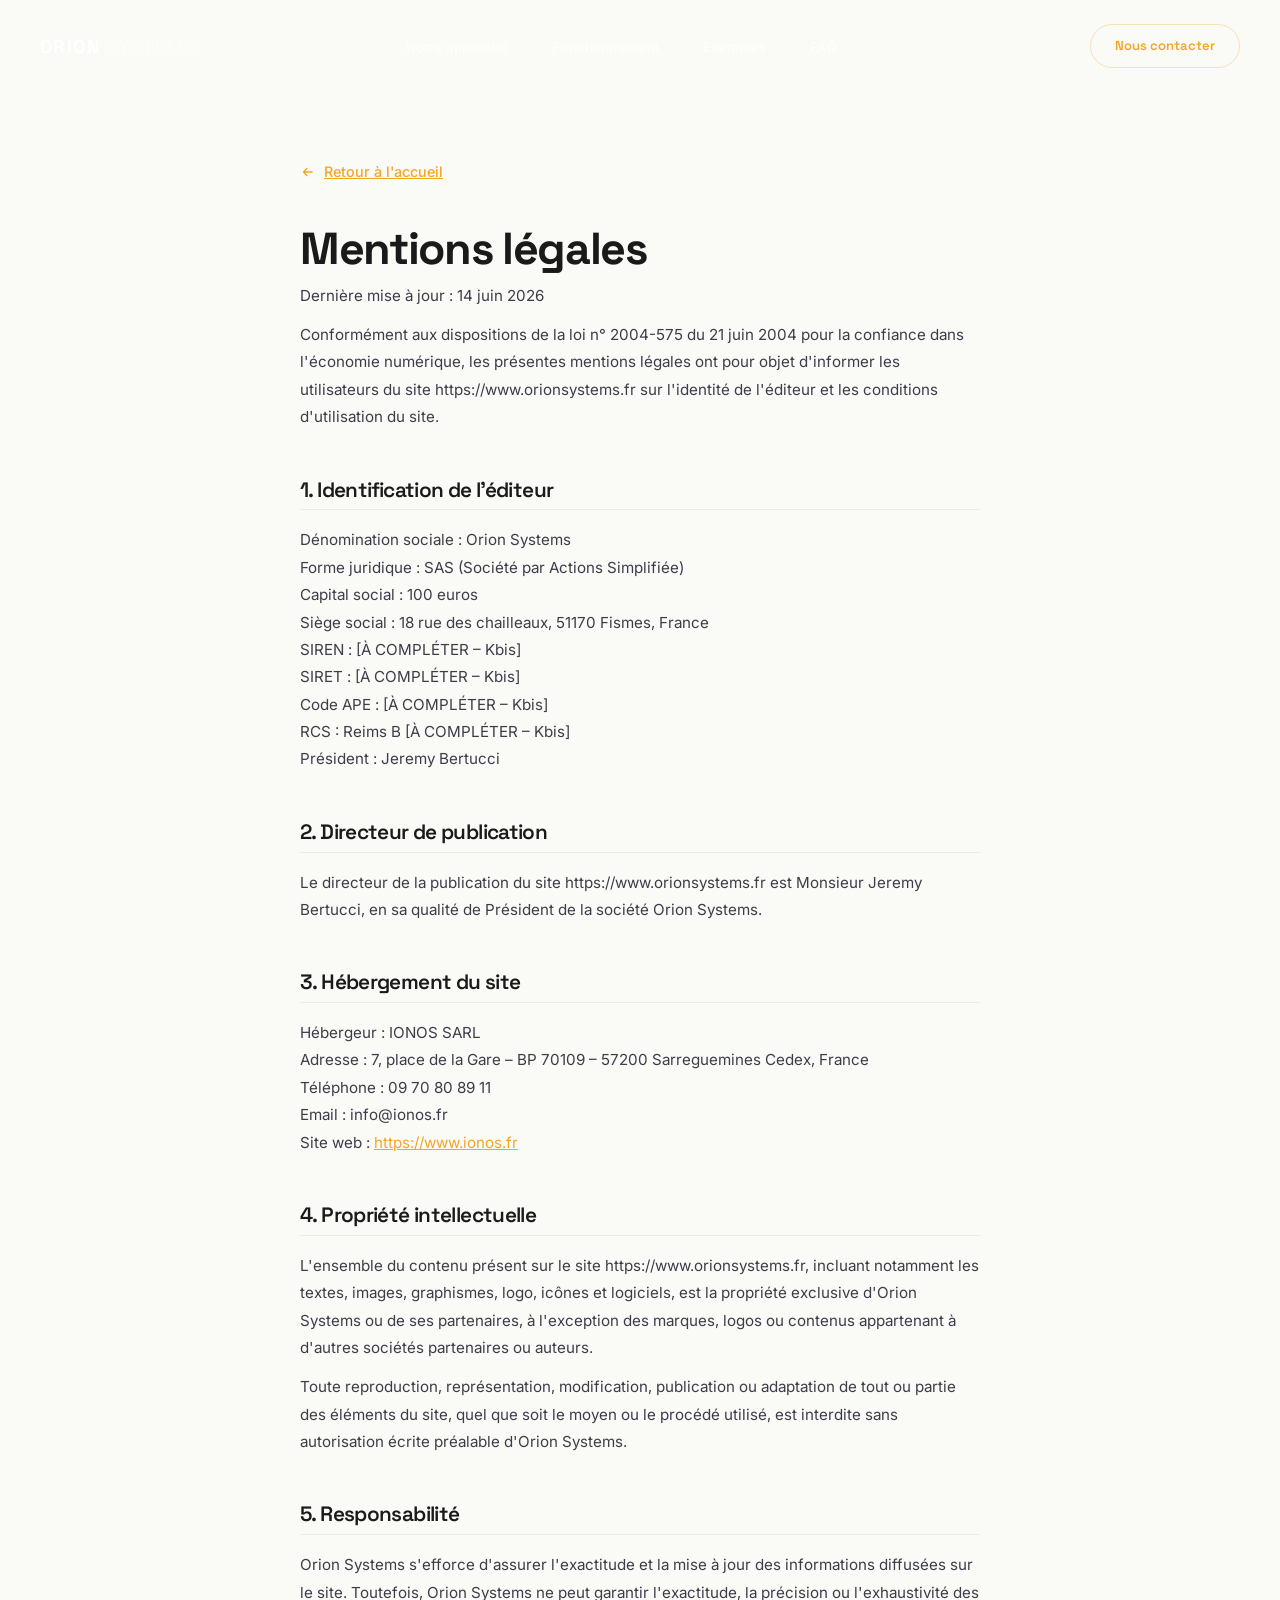
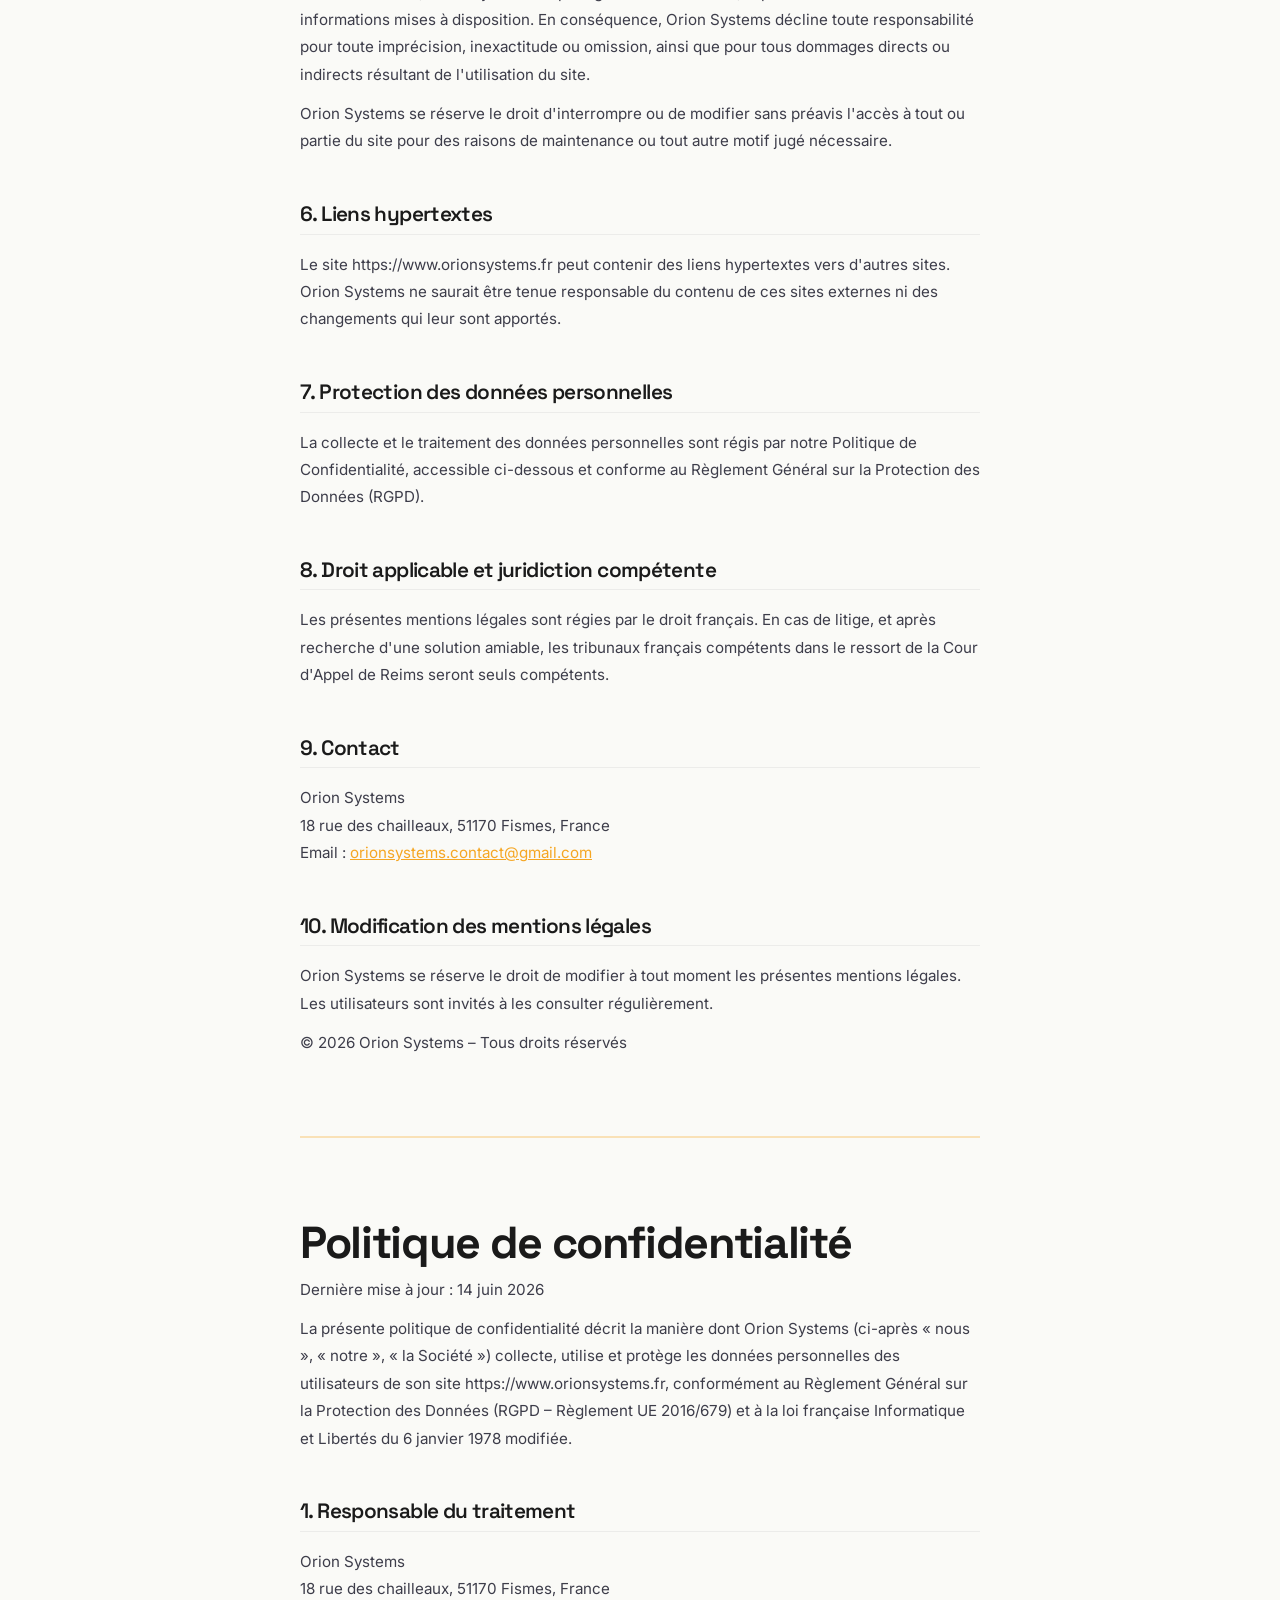
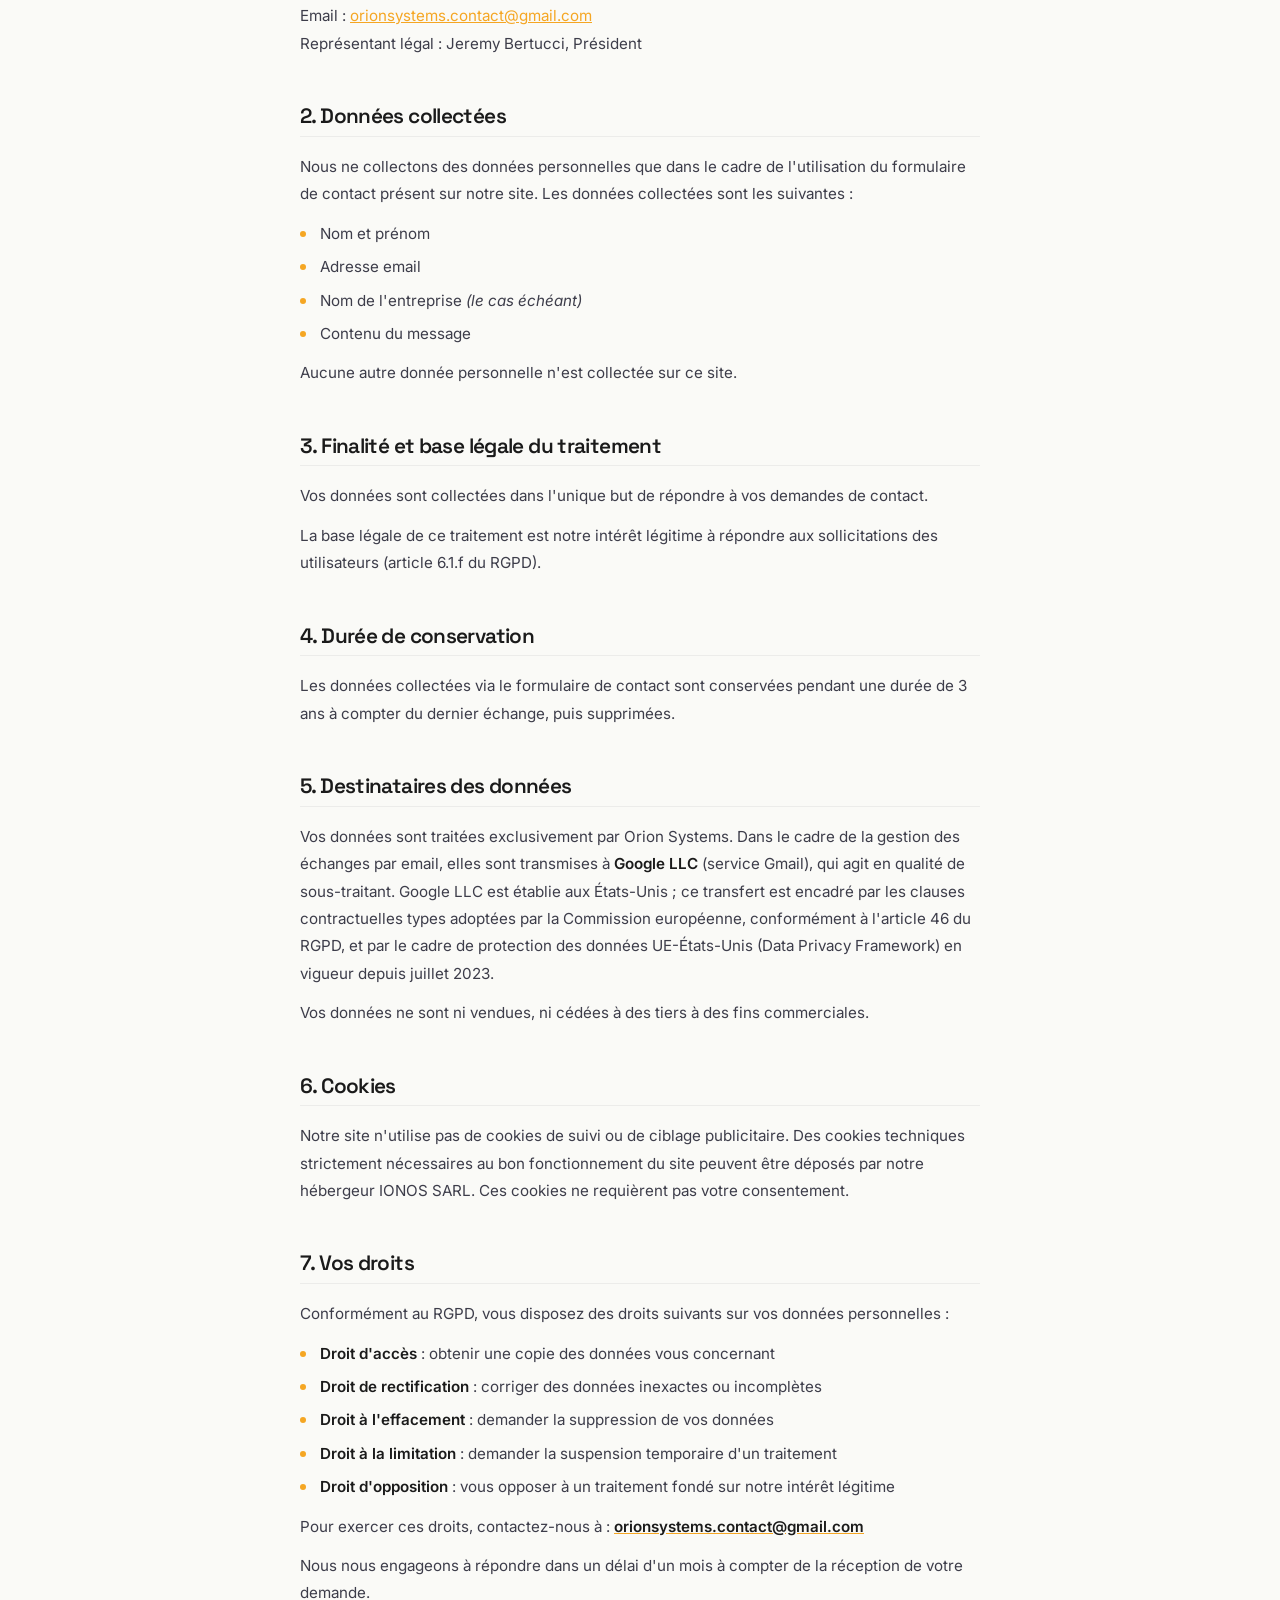
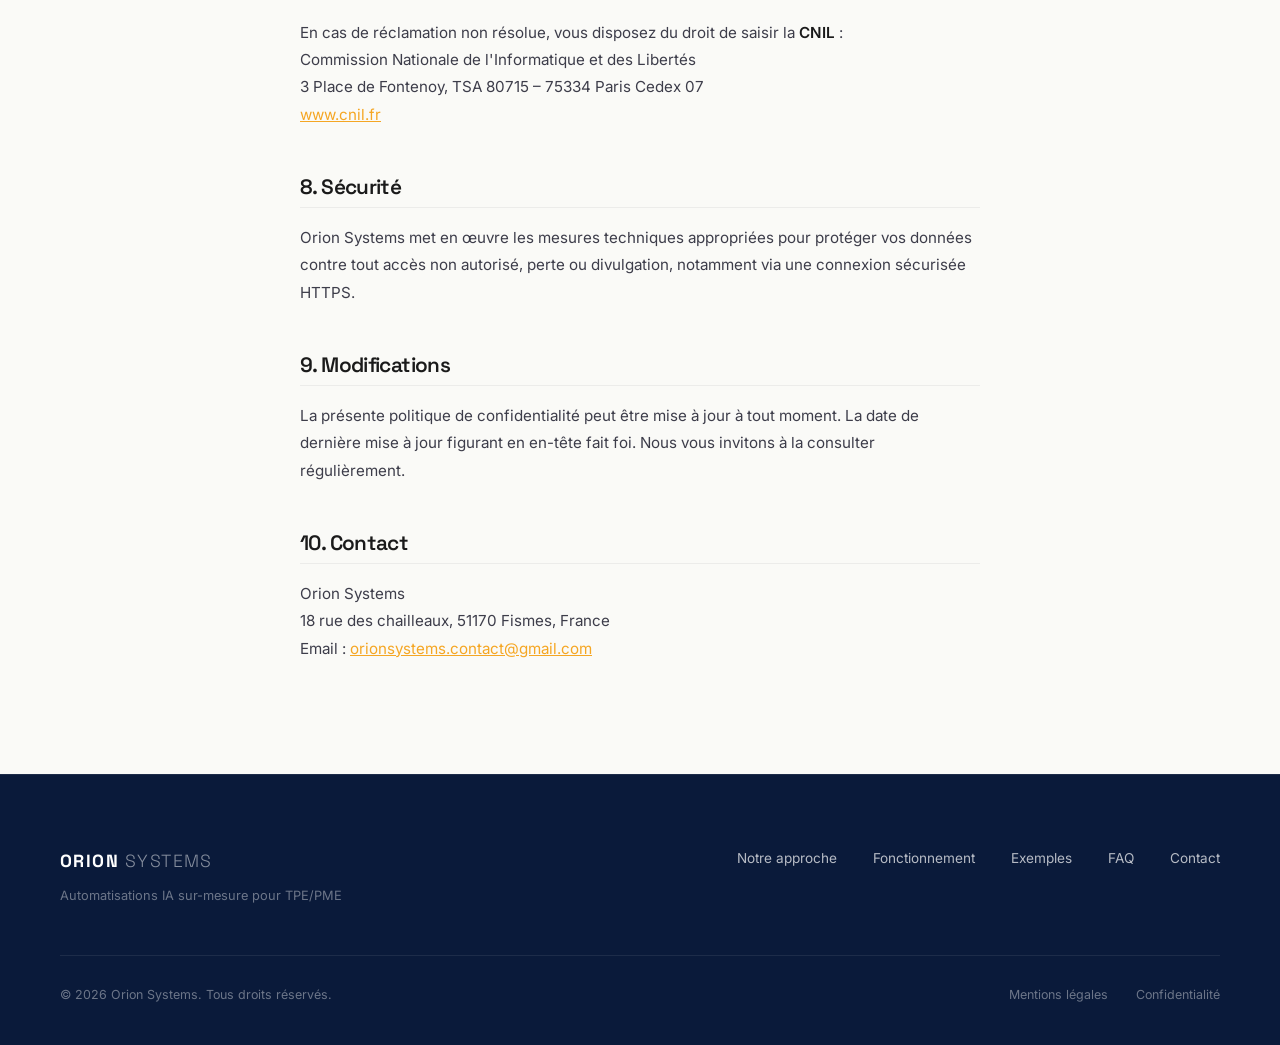
==== mentions-legales.html @ 128a8cb3 "Ajout page mentions légales et politique de confidentialité" ====
<!DOCTYPE html>
<html lang="fr">
<head>
    <meta charset="UTF-8">
    <meta name="viewport" content="width=device-width, initial-scale=1.0">
    <title>Mentions légales & Politique de confidentialité - Orion Systems</title>
    <meta name="description" content="Mentions légales et politique de confidentialité du site Orion Systems.">
    <link rel="icon" type="image/png" href="images/1060dfea-16ac-40fa-a84b-886052c9bbb0.png">
    <link rel="preconnect" href="https://fonts.googleapis.com">
    <link rel="preconnect" href="https://fonts.gstatic.com" crossorigin>
    <link href="https://fonts.googleapis.com/css2?family=Space+Grotesk:wght@300;400;500;600;700&family=Inter:wght@300;400;500;600&display=swap" rel="stylesheet">
    <link rel="stylesheet" href="styles.css">
</head>
<body>

    <header class="header" id="header">
        <nav class="nav">
            <a href="index.html#accueil" class="nav__brand">ORION<span>SYSTEMS</span></a>
            <button class="nav__toggle" id="nav-toggle" aria-label="Menu">
                <span></span>
                <span></span>
            </button>
            <ul class="nav__list" id="nav-list">
                <li><a href="index.html#approche" class="nav__link">Notre approche</a></li>
                <li><a href="index.html#comment" class="nav__link">Fonctionnement</a></li>
                <li><a href="index.html#exemples" class="nav__link">Exemples</a></li>
                <li><a href="index.html#faq" class="nav__link">FAQ</a></li>
            </ul>
            <a href="index.html#contact" class="nav__cta">Nous contacter</a>
        </nav>
    </header>

    <main>
        <section class="legal">
            <div class="container container--narrow">
                <a href="index.html" class="legal__back">
                    <svg width="16" height="16" viewBox="0 0 24 24" fill="none" stroke="currentColor" stroke-width="2"><path d="M19 12H5m0 0l6 6m-6-6l6-6"/></svg>
                    Retour à l'accueil
                </a>

                <h1 class="legal__title">Mentions légales</h1>
                <p class="legal__update">Dernière mise à jour : 14 juin 2026</p>
                <p class="legal__intro">Conformément aux dispositions de la loi n° 2004-575 du 21 juin 2004 pour la confiance dans l'économie numérique, les présentes mentions légales ont pour objet d'informer les utilisateurs du site https://www.orionsystems.fr sur l'identité de l'éditeur et les conditions d'utilisation du site.</p>

                <h2>1. Identification de l'éditeur</h2>
                <p class="legal__info">
                    Dénomination sociale : Orion Systems<br>
                    Forme juridique : SAS (Société par Actions Simplifiée)<br>
                    Capital social : 100 euros<br>
                    Siège social : 18 rue des chailleaux, 51170 Fismes, France<br>
                    SIREN : [À COMPLÉTER – Kbis]<br>
                    SIRET : [À COMPLÉTER – Kbis]<br>
                    Code APE : [À COMPLÉTER – Kbis]<br>
                    RCS : Reims B [À COMPLÉTER – Kbis]<br>
                    Président : Jeremy Bertucci
                </p>

                <h2>2. Directeur de publication</h2>
                <p>Le directeur de la publication du site https://www.orionsystems.fr est Monsieur Jeremy Bertucci, en sa qualité de Président de la société Orion Systems.</p>

                <h2>3. Hébergement du site</h2>
                <p class="legal__info">
                    Hébergeur : IONOS SARL<br>
                    Adresse : 7, place de la Gare – BP 70109 – 57200 Sarreguemines Cedex, France<br>
                    Téléphone : 09 70 80 89 11<br>
                    Email : info@ionos.fr<br>
                    Site web : <a href="https://www.ionos.fr" target="_blank" rel="noopener">https://www.ionos.fr</a>
                </p>

                <h2>4. Propriété intellectuelle</h2>
                <p>L'ensemble du contenu présent sur le site https://www.orionsystems.fr, incluant notamment les textes, images, graphismes, logo, icônes et logiciels, est la propriété exclusive d'Orion Systems ou de ses partenaires, à l'exception des marques, logos ou contenus appartenant à d'autres sociétés partenaires ou auteurs.</p>
                <p>Toute reproduction, représentation, modification, publication ou adaptation de tout ou partie des éléments du site, quel que soit le moyen ou le procédé utilisé, est interdite sans autorisation écrite préalable d'Orion Systems.</p>

                <h2>5. Responsabilité</h2>
                <p>Orion Systems s'efforce d'assurer l'exactitude et la mise à jour des informations diffusées sur le site. Toutefois, Orion Systems ne peut garantir l'exactitude, la précision ou l'exhaustivité des informations mises à disposition. En conséquence, Orion Systems décline toute responsabilité pour toute imprécision, inexactitude ou omission, ainsi que pour tous dommages directs ou indirects résultant de l'utilisation du site.</p>
                <p>Orion Systems se réserve le droit d'interrompre ou de modifier sans préavis l'accès à tout ou partie du site pour des raisons de maintenance ou tout autre motif jugé nécessaire.</p>

                <h2>6. Liens hypertextes</h2>
                <p>Le site https://www.orionsystems.fr peut contenir des liens hypertextes vers d'autres sites. Orion Systems ne saurait être tenue responsable du contenu de ces sites externes ni des changements qui leur sont apportés.</p>

                <h2>7. Protection des données personnelles</h2>
                <p>La collecte et le traitement des données personnelles sont régis par notre Politique de Confidentialité, accessible ci-dessous et conforme au Règlement Général sur la Protection des Données (RGPD).</p>

                <h2>8. Droit applicable et juridiction compétente</h2>
                <p>Les présentes mentions légales sont régies par le droit français. En cas de litige, et après recherche d'une solution amiable, les tribunaux français compétents dans le ressort de la Cour d'Appel de Reims seront seuls compétents.</p>

                <h2>9. Contact</h2>
                <p class="legal__info">
                    Orion Systems<br>
                    18 rue des chailleaux, 51170 Fismes, France<br>
                    Email : <a href="mailto:orionsystems.contact@gmail.com">orionsystems.contact@gmail.com</a>
                </p>

                <h2>10. Modification des mentions légales</h2>
                <p>Orion Systems se réserve le droit de modifier à tout moment les présentes mentions légales. Les utilisateurs sont invités à les consulter régulièrement.</p>
                <p>&copy; 2026 Orion Systems – Tous droits réservés</p>

                <hr>

                <h1 class="legal__title" id="confidentialite">Politique de confidentialité</h1>
                <p class="legal__update">Dernière mise à jour : 14 juin 2026</p>
                <p class="legal__intro">La présente politique de confidentialité décrit la manière dont Orion Systems (ci-après « nous », « notre », « la Société ») collecte, utilise et protège les données personnelles des utilisateurs de son site https://www.orionsystems.fr, conformément au Règlement Général sur la Protection des Données (RGPD – Règlement UE 2016/679) et à la loi française Informatique et Libertés du 6 janvier 1978 modifiée.</p>

                <h2>1. Responsable du traitement</h2>
                <p class="legal__info">
                    Orion Systems<br>
                    18 rue des chailleaux, 51170 Fismes, France<br>
                    Email : <a href="mailto:orionsystems.contact@gmail.com">orionsystems.contact@gmail.com</a><br>
                    Représentant légal : Jeremy Bertucci, Président
                </p>

                <h2>2. Données collectées</h2>
                <p>Nous ne collectons des données personnelles que dans le cadre de l'utilisation du formulaire de contact présent sur notre site. Les données collectées sont les suivantes :</p>
                <ul>
                    <li>Nom et prénom</li>
                    <li>Adresse email</li>
                    <li>Nom de l'entreprise <em>(le cas échéant)</em></li>
                    <li>Contenu du message</li>
                </ul>
                <p>Aucune autre donnée personnelle n'est collectée sur ce site.</p>

                <h2>3. Finalité et base légale du traitement</h2>
                <p>Vos données sont collectées dans l'unique but de répondre à vos demandes de contact.</p>
                <p>La base légale de ce traitement est notre intérêt légitime à répondre aux sollicitations des utilisateurs (article 6.1.f du RGPD).</p>

                <h2>4. Durée de conservation</h2>
                <p>Les données collectées via le formulaire de contact sont conservées pendant une durée de 3 ans à compter du dernier échange, puis supprimées.</p>

                <h2>5. Destinataires des données</h2>
                <p>Vos données sont traitées exclusivement par Orion Systems. Dans le cadre de la gestion des échanges par email, elles sont transmises à <strong>Google LLC</strong> (service Gmail), qui agit en qualité de sous-traitant. Google LLC est établie aux États-Unis ; ce transfert est encadré par les clauses contractuelles types adoptées par la Commission européenne, conformément à l'article 46 du RGPD, et par le cadre de protection des données UE-États-Unis (Data Privacy Framework) en vigueur depuis juillet 2023.</p>
                <p>Vos données ne sont ni vendues, ni cédées à des tiers à des fins commerciales.</p>

                <h2>6. Cookies</h2>
                <p>Notre site n'utilise pas de cookies de suivi ou de ciblage publicitaire. Des cookies techniques strictement nécessaires au bon fonctionnement du site peuvent être déposés par notre hébergeur IONOS SARL. Ces cookies ne requièrent pas votre consentement.</p>

                <h2>7. Vos droits</h2>
                <p>Conformément au RGPD, vous disposez des droits suivants sur vos données personnelles :</p>
                <ul>
                    <li><strong>Droit d'accès</strong> : obtenir une copie des données vous concernant</li>
                    <li><strong>Droit de rectification</strong> : corriger des données inexactes ou incomplètes</li>
                    <li><strong>Droit à l'effacement</strong> : demander la suppression de vos données</li>
                    <li><strong>Droit à la limitation</strong> : demander la suspension temporaire d'un traitement</li>
                    <li><strong>Droit d'opposition</strong> : vous opposer à un traitement fondé sur notre intérêt légitime</li>
                </ul>
                <p>Pour exercer ces droits, contactez-nous à : <a href="mailto:orionsystems.contact@gmail.com"><strong>orionsystems.contact@gmail.com</strong></a></p>
                <p>Nous nous engageons à répondre dans un délai d'un mois à compter de la réception de votre demande.</p>
                <p>En cas de réclamation non résolue, vous disposez du droit de saisir la <strong>CNIL</strong> :<br>
                Commission Nationale de l'Informatique et des Libertés<br>
                3 Place de Fontenoy, TSA 80715 – 75334 Paris Cedex 07<br>
                <a href="https://www.cnil.fr" target="_blank" rel="noopener">www.cnil.fr</a></p>

                <h2>8. Sécurité</h2>
                <p>Orion Systems met en œuvre les mesures techniques appropriées pour protéger vos données contre tout accès non autorisé, perte ou divulgation, notamment via une connexion sécurisée HTTPS.</p>

                <h2>9. Modifications</h2>
                <p>La présente politique de confidentialité peut être mise à jour à tout moment. La date de dernière mise à jour figurant en en-tête fait foi. Nous vous invitons à la consulter régulièrement.</p>

                <h2>10. Contact</h2>
                <p class="legal__info">
                    Orion Systems<br>
                    18 rue des chailleaux, 51170 Fismes, France<br>
                    Email : <a href="mailto:orionsystems.contact@gmail.com">orionsystems.contact@gmail.com</a>
                </p>
            </div>
        </section>
    </main>

    <footer class="footer">
        <div class="container">
            <div class="footer__top">
                <div class="footer__brand">
                    <a href="index.html#accueil" class="footer__name">ORION<span>SYSTEMS</span></a>
                    <p class="footer__tagline">Automatisations IA sur-mesure pour TPE/PME</p>
                </div>
                <div class="footer__nav">
                    <a href="index.html#approche">Notre approche</a>
                    <a href="index.html#comment">Fonctionnement</a>
                    <a href="index.html#exemples">Exemples</a>
                    <a href="index.html#faq">FAQ</a>
                    <a href="index.html#contact">Contact</a>
                </div>
            </div>
            <div class="footer__bottom">
                <p>&copy; 2026 Orion Systems. Tous droits réservés.</p>
                <div class="footer__legal">
                    <a href="mentions-legales.html">Mentions légales</a>
                    <a href="mentions-legales.html#confidentialite">Confidentialité</a>
                </div>
            </div>
        </div>
    </footer>

    <script src="script.js"></script>
</body>
</html>
---- styles.css ----
*, *::before, *::after { margin: 0; padding: 0; box-sizing: border-box; }

:root {
    --cream: #FAFAF7;
    --navy: #0A1A3A;
    --navy-light: #0f2248;
    --gold: #F5A623;
    --gold-light: #FBBF24;
    --gold-glow: rgba(245, 166, 35, 0.12);
    --gold-glow-strong: rgba(245, 166, 35, 0.25);
    --text-dark: #1A1A1A;
    --text-body: #3d3d4a;
    --text-muted: #6B7280;
    --white: #FFFFFF;
    --white-70: rgba(255,255,255,0.7);
    --white-40: rgba(255,255,255,0.4);
    --white-10: rgba(255,255,255,0.1);
    --white-05: rgba(255,255,255,0.05);
    --border-light: rgba(26,26,26,0.06);
    --border-dark: rgba(255,255,255,0.08);
    --font-heading: 'Space Grotesk', sans-serif;
    --font-body: 'Inter', sans-serif;
    --radius: 12px;
    --radius-lg: 20px;
    --radius-xl: 28px;
    --radius-full: 100px;
    --ease: cubic-bezier(0.16, 1, 0.3, 1);
    --ease-out: cubic-bezier(0, 0, 0.2, 1);
}

html { scroll-behavior: smooth; scroll-padding-top: 100px; }

body {
    font-family: var(--font-body);
    font-size: 16px;
    line-height: 1.7;
    color: var(--text-dark);
    background: var(--cream);
    -webkit-font-smoothing: antialiased;
    overflow-x: hidden;
}

img { max-width: 100%; height: auto; display: block; }
a { text-decoration: none; color: inherit; }
button { font-family: inherit; }

.container { max-width: 1240px; margin: 0 auto; padding: 0 40px; }
.container--narrow { max-width: 760px; }


/* --- Typography --- */
h1, h2, h3 { font-family: var(--font-heading); line-height: 1.1; letter-spacing: -0.03em; }

.section__label {
    display: inline-block;
    font-size: 0.75rem;
    font-weight: 600;
    text-transform: uppercase;
    letter-spacing: 0.2em;
    color: var(--gold);
    margin-bottom: 20px;
}

.section__title {
    font-size: clamp(2.2rem, 5vw, 3.8rem);
    font-weight: 700;
    color: var(--text-dark);
}

.section--dark .section__title { color: var(--white); }

.text-accent {
    background: linear-gradient(135deg, var(--gold), var(--gold-light));
    -webkit-background-clip: text;
    -webkit-text-fill-color: transparent;
    background-clip: text;
}

.lead {
    font-size: 1.2rem;
    font-weight: 500;
    color: var(--text-dark);
    margin-bottom: 16px;
    line-height: 1.6;
}

/* --- Buttons --- */
.btn {
    display: inline-flex;
    align-items: center;
    justify-content: center;
    gap: 10px;
    padding: 18px 36px;
    font-family: var(--font-heading);
    font-size: 0.9rem;
    font-weight: 600;
    border-radius: var(--radius-full);
    border: none;
    cursor: pointer;
    transition: all 0.5s var(--ease);
    white-space: nowrap;
    position: relative;
    overflow: hidden;
}

.btn--primary {
    background: linear-gradient(135deg, var(--gold), var(--gold-light));
    color: var(--navy);
    box-shadow: 0 4px 30px var(--gold-glow), inset 0 1px 0 rgba(255,255,255,0.2);
}

.btn--primary::before {
    content: '';
    position: absolute;
    inset: 0;
    background: linear-gradient(135deg, var(--gold-light), var(--gold));
    opacity: 0;
    transition: opacity 0.4s;
}

.btn--primary:hover::before { opacity: 1; }
.btn--primary:hover { transform: translateY(-3px); box-shadow: 0 12px 50px var(--gold-glow-strong); }
.btn--primary span, .btn--primary svg { position: relative; z-index: 1; }

.btn--ghost {
    background: transparent;
    color: var(--white-70);
    border: 1px solid var(--white-10);
    backdrop-filter: blur(4px);
}

.btn--ghost:hover { border-color: var(--gold); color: var(--white); }
.btn--lg { padding: 22px 48px; font-size: 1rem; }

/* --- Header --- */
.header {
    position: fixed;
    top: 0; left: 0; right: 0;
    z-index: 1000;
    padding: 24px 40px;
    transition: all 0.5s var(--ease);
}

.header--scrolled {
    padding: 14px 40px;
    background: rgba(10, 26, 58, 0.88);
    backdrop-filter: blur(24px) saturate(180%);
    -webkit-backdrop-filter: blur(24px) saturate(180%);
    border-bottom: 1px solid var(--border-dark);
}

.nav {
    max-width: 1240px;
    margin: 0 auto;
    display: flex;
    align-items: center;
    justify-content: space-between;
}

.nav__brand {
    font-family: var(--font-heading);
    font-size: 1.15rem;
    font-weight: 700;
    letter-spacing: 0.08em;
    color: var(--white);
}

.nav__brand span { font-weight: 300; opacity: 0.5; margin-left: 6px; }

.nav__list { display: flex; list-style: none; gap: 44px; }

.nav__link {
    font-size: 0.82rem;
    font-weight: 500;
    color: var(--white-70);
    transition: color 0.3s;
    letter-spacing: 0.02em;
}

.nav__link:hover { color: var(--white); }

.nav__cta {
    font-family: var(--font-heading);
    font-size: 0.82rem;
    font-weight: 600;
    color: var(--gold);
    padding: 10px 24px;
    border: 1px solid rgba(245,166,35,0.3);
    border-radius: var(--radius-full);
    transition: all 0.4s var(--ease);
}

.nav__cta:hover { background: var(--gold-glow); border-color: var(--gold); }

.nav__toggle {
    display: none;
    flex-direction: column;
    gap: 6px;
    background: none;
    border: none;
    cursor: pointer;
    padding: 8px;
}

.nav__cta--mobile { display: none; }

.nav__toggle span {
    display: block; width: 24px; height: 1.5px;
    background: var(--white); border-radius: 2px;
    transition: all 0.3s var(--ease);
}

/* --- Hero --- */
.hero {
    min-height: 100vh;
    display: flex;
    align-items: center;
    justify-content: center;
    text-align: center;
    padding: 160px 40px 120px;
    position: relative;
    overflow: hidden;
    background: var(--navy);
}

.hero__bg { position: absolute; inset: 0; pointer-events: none; overflow: hidden; }

.hero__video {
    position: absolute;
    top: 50%;
    left: 50%;
    min-width: 100%;
    min-height: 100%;
    width: auto;
    height: auto;
    transform: translate(-50%, -50%);
    object-fit: cover;
    opacity: 0.3;
}

.hero__orb {
    position: absolute;
    border-radius: 50%;
    filter: blur(100px);
}

.hero__orb--1 {
    width: 600px; height: 600px;
    background: rgba(245, 166, 35, 0.08);
    top: -200px; right: -150px;
    animation: float 22s ease-in-out infinite;
}

.hero__orb--2 {
    width: 500px; height: 500px;
    background: rgba(251, 191, 36, 0.05);
    bottom: -200px; left: -150px;
    animation: float 28s ease-in-out infinite reverse;
}

.hero__orb--3 {
    width: 350px; height: 350px;
    background: rgba(245, 166, 35, 0.04);
    top: 40%; left: 20%;
    animation: pulse 18s ease-in-out infinite;
}

.hero__particles {
    position: absolute;
    inset: 0;
}

@keyframes float {
    0%, 100% { transform: translate(0, 0) rotate(0deg); }
    33% { transform: translate(40px, -40px) rotate(1deg); }
    66% { transform: translate(-30px, 30px) rotate(-1deg); }
}

@keyframes pulse {
    0%, 100% { opacity: 0.4; transform: scale(1); }
    50% { opacity: 0.6; transform: scale(1.15); }
}

.hero__content { position: relative; z-index: 1; max-width: 860px; }

.hero__title {
    font-size: clamp(2.8rem, 7vw, 5rem);
    font-weight: 700;
    margin-bottom: 28px;
    color: var(--white);
}

.hero__title-line {
    display: block;
}

.hero__title-accent {
    background: linear-gradient(135deg, var(--gold), var(--gold-light));
    -webkit-background-clip: text;
    -webkit-text-fill-color: transparent;
    background-clip: text;
}

.hero__text {
    font-size: 1.15rem;
    color: var(--white-70);
    max-width: 580px;
    margin: 0 auto 44px;
    line-height: 1.85;
}

.hero__actions {
    display: flex;
    align-items: center;
    justify-content: center;
    gap: 16px;
    flex-wrap: wrap;
    margin-bottom: 72px;
}

.hero__stats {
    display: inline-flex;
    gap: 48px;
    padding: 28px 48px;
    background: rgba(255,255,255,0.03);
    border: 1px solid var(--border-dark);
    border-radius: var(--radius-xl);
    backdrop-filter: blur(12px);
}

.hero__stat { text-align: center; }

.hero__stat-number {
    font-family: var(--font-heading);
    font-size: 2rem;
    font-weight: 700;
    color: var(--gold);
}

.hero__stat-suffix {
    font-family: var(--font-heading);
    font-size: 1rem;
    font-weight: 600;
    color: var(--gold);
}

.hero__stat-label {
    display: block;
    font-size: 0.7rem;
    color: var(--white-40);
    text-transform: uppercase;
    letter-spacing: 0.1em;
    margin-top: 4px;
}


/* --- Marquee --- */
.marquee {
    background: var(--navy);
    border-top: 1px solid var(--border-dark);
    border-bottom: 1px solid var(--border-dark);
    padding: 20px 0;
    overflow: hidden;
}

.marquee__track {
    display: flex;
    align-items: center;
    white-space: nowrap;
    animation: marquee 30s linear infinite;
    width: max-content;
    will-change: transform;
}

.marquee__group {
    display: flex;
    align-items: center;
    gap: 40px;
    flex: 0 0 auto;
    padding-right: 40px;
}

.marquee__group span {
    font-family: var(--font-heading);
    font-size: 0.85rem;
    font-weight: 500;
    color: var(--white-40);
    letter-spacing: 0.05em;
    text-transform: uppercase;
}

.marquee__dot {
    width: 4px; height: 4px;
    background: var(--gold);
    border-radius: 50%;
    display: inline-block;
}

@keyframes marquee {
    0% { transform: translateX(0); }
    100% { transform: translateX(-25%); }
}

/* --- Sections --- */
.section { padding: 160px 0; position: relative; }
.section--light { background: var(--cream); }
.section--dark { background: var(--navy); color: var(--white); }

.section__header-center { text-align: center; margin-bottom: 80px; }

/* --- Split layout (Approche) --- */
.split {
    display: grid;
    grid-template-columns: 1fr 1fr;
    gap: 100px;
    align-items: center;
}

.split__right p {
    font-size: 1rem;
    color: var(--text-body);
    margin-bottom: 16px;
    line-height: 1.8;
}

/* --- Flow steps --- */
.flow {
    position: relative;
}

.flow__grid {
    display: grid;
    grid-template-columns: 1fr auto 1fr auto 1fr;
    align-items: stretch;
    gap: 0;
}

.flow__step {
    position: relative;
    display: flex;
    flex-direction: column;
}

.flow__number {
    position: absolute;
    top: 16px;
    right: 16px;
    z-index: 2;
    display: flex;
    align-items: center;
    justify-content: center;
    width: 38px;
    height: 38px;
    border-radius: 50%;
    background: rgba(255,255,255,0.03);
    border: 1.5px solid rgba(255,255,255,0.08);
    box-shadow: inset 0 1px 1px rgba(255,255,255,0.04), 0 4px 12px rgba(0,0,0,0.2);
    transition: all 0.7s cubic-bezier(0.32, 0.72, 0, 1);
}

.flow__number::after {
    content: '';
    position: absolute;
    inset: -3px;
    border-radius: 50%;
    border: 1.5px solid transparent;
    transition: all 0.7s cubic-bezier(0.32, 0.72, 0, 1);
}

.flow__number span {
    font-family: var(--font-heading);
    font-size: 0.72rem;
    font-weight: 700;
    color: rgba(255,255,255,0.28);
    letter-spacing: 0.02em;
    transition: all 0.7s cubic-bezier(0.32, 0.72, 0, 1);
}

.flow__step--lit .flow__number {
    background: rgba(245,166,35,0.12);
    border-color: rgba(245,166,35,0.6);
    box-shadow:
        inset 0 1px 1px rgba(255,255,255,0.1),
        0 0 18px rgba(245,166,35,0.25),
        0 0 48px rgba(245,166,35,0.08),
        0 4px 16px rgba(0,0,0,0.3);
}

.flow__step--lit .flow__number::after {
    border-color: rgba(245,166,35,0.2);
    animation: numberRing 2.5s cubic-bezier(0.32, 0.72, 0, 1) infinite;
}

@keyframes numberRing {
    0%, 100% { transform: scale(1); opacity: 0.6; }
    50% { transform: scale(1.35); opacity: 0; }
}

.flow__step--lit .flow__number span {
    color: var(--gold-light);
    text-shadow: 0 0 8px rgba(245,166,35,0.4);
}

.flow__card {
    position: relative;
    flex: 1;
    padding: 30px;
    background: linear-gradient(160deg, rgba(255,255,255,0.06), rgba(255,255,255,0.02));
    border: 1px solid rgba(255,255,255,0.07);
    border-radius: 20px;
    backdrop-filter: blur(16px);
    box-shadow:
        0 24px 80px rgba(0,0,0,0.15),
        inset 0 -1px 1px rgba(0,0,0,0.1);
    transition: all 0.7s cubic-bezier(0.32, 0.72, 0, 1);
    overflow: hidden;
}

.flow__card:hover {
    border-color: rgba(245,166,35,0.35);
}

.flow__step--lit .flow__card {
    background: linear-gradient(160deg, rgba(255,255,255,0.1), rgba(255,255,255,0.035));
    border-color: rgba(245,166,35,0.25);
    box-shadow:
        0 24px 80px rgba(0,0,0,0.16),
        0 0 40px rgba(245,166,35,0.05),
        inset 0 -1px 1px rgba(0,0,0,0.08);
}

.flow__step--lit .flow__card:hover {
    border-color: rgba(245,166,35,0.4);
}

.flow__card::after {
    content: '';
    position: absolute;
    inset: auto 28px 0;
    height: 2px;
    background: linear-gradient(90deg, transparent, var(--gold), transparent);
    opacity: 0;
    transition: opacity 0.7s cubic-bezier(0.32, 0.72, 0, 1);
}

.flow__step--lit .flow__card::after {
    opacity: 0.5;
}

.flow__card-top {
    position: relative;
    z-index: 1;
    display: flex;
    align-items: center;
    margin-bottom: 26px;
}

.flow__badge {
    display: inline-flex;
    align-items: center;
    min-height: 30px;
    padding: 5px 12px;
    background: rgba(255,255,255,0.06);
    border: 1px solid rgba(255,255,255,0.08);
    border-radius: 10px;
    font-size: 0.72rem;
    font-weight: 600;
    color: rgba(255,255,255,0.6);
    text-transform: uppercase;
    letter-spacing: 0.06em;
    white-space: nowrap;
    transition: all 0.7s var(--ease);
}

.flow__step--lit .flow__badge {
    background: rgba(245,166,35,0.12);
    border-color: rgba(245,166,35,0.25);
    color: var(--gold);
}

.flow__icon {
    position: relative;
    z-index: 1;
    width: 58px;
    height: 58px;
    display: flex;
    align-items: center;
    justify-content: center;
    margin-bottom: 28px;
    border-radius: 18px;
    color: var(--gold);
    background: rgba(245,166,35,0.08);
    border: 1px solid rgba(245,166,35,0.14);
    box-shadow: inset 0 1px 0 rgba(255,255,255,0.06);
    transition: all 0.7s var(--ease);
}

.flow__step--lit .flow__icon {
    background: rgba(245,166,35,0.18);
    border-color: rgba(245,166,35,0.35);
    box-shadow: inset 0 1px 0 rgba(255,255,255,0.08), 0 0 24px rgba(245,166,35,0.15);
}

.flow__title {
    position: relative;
    z-index: 1;
    font-size: 1.35rem;
    font-weight: 700;
    color: var(--white);
    margin-bottom: 14px;
    letter-spacing: -0.01em;
    opacity: 0.7;
    transition: opacity 0.7s var(--ease);
}

.flow__step--lit .flow__title {
    opacity: 1;
}

.flow__text {
    position: relative;
    z-index: 1;
    font-size: 0.92rem;
    color: rgba(255,255,255,0.5);
    line-height: 1.78;
    transition: color 0.7s var(--ease);
}

.flow__step--lit .flow__text {
    color: rgba(255,255,255,0.72);
}

/* Connector — energy flow between steps */
.flow__connector {
    position: relative;
    display: flex;
    align-items: center;
    justify-content: center;
    padding: 0 4px;
    padding-top: 58px;
    min-width: 64px;
}

.flow__connector-svg {
    width: 100%;
    height: 60px;
    overflow: visible;
}

.flow__path-main {
    opacity: 0;
    stroke-dashoffset: 200;
    transition: opacity 0.6s cubic-bezier(0.32, 0.72, 0, 1), stroke-dashoffset 1.4s cubic-bezier(0.32, 0.72, 0, 1);
}

.flow__connector--lit .flow__path-main {
    opacity: 1;
    stroke-dashoffset: 0;
    animation: flowDash 2.5s linear infinite;
}

@keyframes flowDash {
    0% { stroke-dashoffset: 0; }
    100% { stroke-dashoffset: -20; }
}

.flow__particle {
    opacity: 0;
    filter: blur(0.5px);
}

.flow__connector--lit .flow__particle--1 {
    opacity: 1;
    animation: particleTravel1 2s cubic-bezier(0.32, 0.72, 0, 1) infinite;
}

.flow__connector--lit .flow__particle--2 {
    opacity: 0.8;
    animation: particleTravel2 2s cubic-bezier(0.32, 0.72, 0, 1) infinite 0.5s;
}

.flow__connector--lit .flow__particle--3 {
    opacity: 0.6;
    animation: particleTravel3 2s cubic-bezier(0.32, 0.72, 0, 1) infinite 1s;
}

@keyframes particleTravel1 {
    0% { cx: 0; opacity: 0; r: 2; }
    10% { opacity: 1; r: 3.5; }
    50% { r: 4; }
    90% { opacity: 0.8; r: 3; }
    100% { cx: 100; opacity: 0; r: 2; }
}

@keyframes particleTravel2 {
    0% { cx: 0; opacity: 0; r: 1.5; }
    10% { opacity: 0.7; }
    100% { cx: 100; opacity: 0; r: 1.5; }
}

@keyframes particleTravel3 {
    0% { cx: 0; opacity: 0; r: 1; }
    15% { opacity: 0.5; }
    100% { cx: 100; opacity: 0; r: 1; }
}

/* --- Bento grid --- */
.bento {
    display: grid;
    grid-template-columns: repeat(3, 1fr);
    gap: 20px;
}

.bento__item {
    padding: 44px 36px;
    border-radius: var(--radius-lg);
    border: 1px solid var(--border-light);
    background: var(--white);
    transition: all 0.5s var(--ease);
    box-shadow: 0 2px 20px rgba(0,0,0,0.02);
}

.bento__item--wide { grid-column: span 2; }

.bento__item:hover {
    border-color: rgba(245,166,35,0.25);
    box-shadow: 0 24px 80px rgba(245,166,35,0.08);
}

.bento__icon {
    display: flex;
    align-items: center;
    justify-content: center;
    width: 56px; height: 56px;
    border-radius: 16px;
    background: var(--gold-glow);
    color: var(--gold);
    margin-bottom: 24px;
    transition: all 0.4s var(--ease);
}

.bento__item:hover .bento__icon {
    background: var(--gold-glow-strong);
}

.bento__title {
    font-size: 1.15rem;
    font-weight: 700;
    margin-bottom: 12px;
    color: var(--text-dark);
}

.bento__text {
    font-size: 0.92rem;
    color: var(--text-body);
    line-height: 1.75;
}

/* --- Cases (Examples) --- */
.cases {
    display: grid;
    grid-template-columns: repeat(2, 1fr);
    gap: 24px;
}

.case {
    position: relative;
    padding: 40px 36px;
    border-radius: var(--radius-lg);
    border: 1px solid var(--border-dark);
    background: var(--white-05);
    backdrop-filter: blur(8px);
    transition: all 0.5s var(--ease);
    overflow: hidden;
}

.case:hover {
    border-color: rgba(245,166,35,0.3);
    transform: translateY(-6px);
    box-shadow: 0 24px 80px rgba(0,0,0,0.2);
}

.case__number {
    position: absolute;
    top: 20px; right: 28px;
    font-family: var(--font-heading);
    font-size: 3.5rem;
    font-weight: 700;
    background: linear-gradient(180deg, rgba(245,166,35,0.15), transparent);
    -webkit-background-clip: text;
    -webkit-text-fill-color: transparent;
    background-clip: text;
    line-height: 1;
}

.case__icon {
    display: flex;
    align-items: center;
    justify-content: center;
    width: 48px; height: 48px;
    border-radius: 14px;
    background: var(--gold-glow);
    color: var(--gold);
    margin-bottom: 20px;
}

.case__title {
    font-size: 1.1rem;
    font-weight: 700;
    color: var(--white);
    margin-bottom: 12px;
}

.case__text {
    font-size: 0.9rem;
    color: var(--white-70);
    line-height: 1.75;
    margin-bottom: 16px;
}

.case__tag {
    display: inline-block;
    padding: 5px 14px;
    font-size: 0.7rem;
    font-weight: 600;
    text-transform: uppercase;
    letter-spacing: 0.08em;
    color: var(--gold);
    background: var(--gold-glow);
    border-radius: var(--radius-full);
}

/* --- Accordion --- */
.accordion { display: flex; flex-direction: column; gap: 10px; }

.accordion__item {
    border: 1px solid var(--border-light);
    border-radius: var(--radius);
    overflow: hidden;
    background: var(--white);
    transition: all 0.4s var(--ease);
}

.accordion__item:hover { border-color: rgba(245,166,35,0.2); }

.accordion__item--active {
    border-color: rgba(245,166,35,0.3);
    box-shadow: 0 8px 40px var(--gold-glow);
}

.accordion__trigger {
    width: 100%;
    display: flex; align-items: center; justify-content: space-between;
    padding: 24px 28px;
    background: none; border: none; cursor: pointer;
    font-family: var(--font-heading);
    font-size: 0.95rem;
    font-weight: 600;
    color: var(--text-dark);
    text-align: left;
    gap: 20px;
}

.accordion__icon {
    width: 24px; height: 24px;
    position: relative; flex-shrink: 0;
    border-radius: 50%;
    background: var(--gold-glow);
    transition: background 0.3s;
}

.accordion__item--active .accordion__icon { background: var(--gold-glow-strong); }

.accordion__icon::before,
.accordion__icon::after {
    content: '';
    position: absolute;
    background: var(--gold);
    border-radius: 2px;
    transition: transform 0.4s var(--ease);
}

.accordion__icon::before {
    width: 10px; height: 1.5px;
    top: 50%; left: 50%;
    transform: translate(-50%, -50%);
}

.accordion__icon::after {
    width: 1.5px; height: 10px;
    top: 50%; left: 50%;
    transform: translate(-50%, -50%);
}

.accordion__item--active .accordion__icon::after {
    transform: translate(-50%, -50%) rotate(90deg);
}

.accordion__content {
    max-height: 0;
    overflow: hidden;
    transition: max-height 0.5s var(--ease);
}

.accordion__item--active .accordion__content { max-height: 300px; }

.accordion__content p {
    padding: 0 28px 24px;
    font-size: 0.95rem;
    color: var(--text-body);
    line-height: 1.8;
}

/* --- CTA Banner --- */
.section--cta { background: var(--navy); padding: 140px 0; }

.cta-banner {
    text-align: center;
    padding: 100px 80px;
    border-radius: var(--radius-xl);
    background: var(--navy-light);
    border: 1px solid var(--border-dark);
    position: relative;
    overflow: hidden;
}

.cta-banner__glow {
    position: absolute;
    top: -120px; left: 50%;
    transform: translateX(-50%);
    width: 500px; height: 300px;
    background: radial-gradient(ellipse, var(--gold-glow-strong), transparent 70%);
    pointer-events: none;
}

.cta-banner__title {
    font-family: var(--font-heading);
    font-size: clamp(1.8rem, 4vw, 2.8rem);
    font-weight: 700;
    color: var(--white);
    margin-bottom: 16px;
    position: relative;
}

.cta-banner__text {
    font-size: 1.1rem;
    color: var(--white-70);
    margin-bottom: 40px;
    max-width: 500px;
    margin-left: auto;
    margin-right: auto;
    position: relative;
}

.cta-banner__note {
    display: block;
    margin-top: 20px;
    font-size: 0.78rem;
    color: var(--white-40);
    position: relative;
    letter-spacing: 0.02em;
}

/* --- Contact --- */
.contact-grid {
    display: grid;
    grid-template-columns: 1fr 1.2fr;
    gap: 80px;
    align-items: start;
}

.contact-info__text {
    font-size: 1rem;
    color: var(--text-body);
    margin-bottom: 32px;
    line-height: 1.8;
}

.contact-info__cards {
    display: flex;
    flex-direction: column;
    gap: 16px;
    margin-top: 32px;
}

.contact-info__card {
    display: flex;
    align-items: center;
    gap: 18px;
    padding: 22px 24px;
    background: var(--white);
    border: 1.5px solid var(--border-light);
    border-radius: var(--radius-lg);
    transition: all 0.4s var(--ease);
    cursor: pointer;
    position: relative;
    overflow: hidden;
}

.contact-info__card::before {
    content: '';
    position: absolute;
    top: 0;
    left: 0;
    width: 4px;
    height: 0;
    background: linear-gradient(180deg, var(--gold), var(--gold-light));
    border-radius: 0 4px 4px 0;
    transition: height 0.4s var(--ease);
}

.contact-info__card:hover::before {
    height: 100%;
}

.contact-info__card:hover {
    border-color: var(--gold);
    box-shadow: 0 12px 40px rgba(245, 166, 35, 0.08), 0 4px 12px rgba(0,0,0,0.04);
    transform: translateY(-3px) translateX(4px);
}

.contact-info__icon {
    width: 52px;
    height: 52px;
    min-width: 52px;
    background: linear-gradient(135deg, rgba(245, 166, 35, 0.08), rgba(245, 166, 35, 0.03));
    border: 1px solid rgba(245, 166, 35, 0.15);
    border-radius: var(--radius);
    display: flex;
    align-items: center;
    justify-content: center;
    transition: all 0.4s var(--ease);
}

.contact-info__icon svg {
    stroke: var(--gold);
    transition: all 0.4s var(--ease);
}

.contact-info__card:hover .contact-info__icon {
    background: var(--gold);
    border-color: var(--gold);
    box-shadow: 0 4px 16px rgba(245, 166, 35, 0.3);
    transform: scale(1.05);
}

.contact-info__card:hover .contact-info__icon svg {
    stroke: white;
}

.contact-info__kicker {
    display: block;
    font-size: 0.72rem;
    font-weight: 600;
    letter-spacing: 0.08em;
    text-transform: uppercase;
    color: var(--text-muted);
    margin-bottom: 4px;
}

.contact-info__value {
    font-size: 0.95rem;
    font-weight: 500;
    color: var(--text-dark);
    text-decoration: none;
    transition: color 0.3s var(--ease);
}

.contact-info__card:hover .contact-info__value {
    color: var(--gold);
}

.contact-form-wrapper {
    padding: 44px;
    background: var(--white);
    border: 1px solid var(--border-light);
    border-radius: var(--radius-xl);
    box-shadow: 0 4px 40px rgba(0,0,0,0.04);
}

.form { display: flex; flex-direction: column; gap: 20px; }
.form__row { display: grid; grid-template-columns: 1fr 1fr; gap: 16px; }
.form__group { display: flex; flex-direction: column; gap: 8px; }

.form__label {
    font-size: 0.82rem;
    font-weight: 600;
    color: var(--text-dark);
    letter-spacing: 0.02em;
}

.form__optional { color: var(--text-muted); font-weight: 400; }

.form__input {
    padding: 16px 20px;
    border: 1.5px solid var(--border-light);
    border-radius: var(--radius);
    font-family: var(--font-body);
    font-size: 0.95rem;
    background: var(--cream);
    color: var(--text-dark);
    transition: all 0.3s var(--ease);
}

.form__input:focus {
    outline: none;
    border-color: var(--gold);
    box-shadow: 0 0 0 4px var(--gold-glow);
    background: var(--white);
}

.form__input::placeholder { color: var(--text-muted); }
.form__textarea { min-height: 140px; resize: none; }
.form__submit { align-self: flex-start; margin-top: 8px; }

.modal {
    position: fixed;
    inset: 0;
    z-index: 9999;
    display: none;
    align-items: center;
    justify-content: center;
    padding: 24px;
}

.modal--visible { display: flex; }

.modal__backdrop {
    position: absolute;
    inset: 0;
    background: rgba(10, 26, 58, 0.7);
    backdrop-filter: blur(8px);
    opacity: 0;
    transition: opacity 0.3s var(--ease);
}

.modal--visible .modal__backdrop { opacity: 1; }

.modal__card {
    position: relative;
    background: var(--white);
    border-radius: var(--radius-xl);
    padding: 48px 40px;
    max-width: 440px;
    width: 100%;
    text-align: center;
    box-shadow: 0 25px 60px rgba(10, 26, 58, 0.2);
    border: 1px solid var(--border-light);
    transform: scale(0.9) translateY(20px);
    opacity: 0;
    transition: all 0.4s var(--ease);
}

.modal--visible .modal__card {
    transform: scale(1) translateY(0);
    opacity: 1;
}

.modal__brand {
    position: absolute;
    top: 20px;
    left: 24px;
    font-family: var(--font-heading);
    font-size: 0.75rem;
    font-weight: 700;
    letter-spacing: 0.1em;
    color: var(--navy);
}

.modal__brand span {
    font-weight: 300;
    opacity: 0.5;
    margin-left: 3px;
}

.modal__icon {
    width: 68px;
    height: 68px;
    border-radius: 50%;
    display: flex;
    align-items: center;
    justify-content: center;
    margin: 12px auto 24px;
}

.modal--success .modal__icon {
    background: var(--gold-glow);
    border: 2px solid rgba(245, 166, 35, 0.3);
}

.modal--error .modal__icon {
    background: rgba(239, 68, 68, 0.08);
    border: 2px solid rgba(239, 68, 68, 0.2);
}

.modal__title {
    font-family: var(--font-heading);
    font-size: 1.4rem;
    font-weight: 600;
    color: var(--navy);
    margin-bottom: 12px;
}

.modal__text {
    font-size: 0.92rem;
    color: var(--text-body);
    line-height: 1.7;
    margin-bottom: 32px;
}

.modal__btn {
    padding: 14px 40px;
    border: none;
    border-radius: var(--radius-full);
    font-size: 0.9rem;
    font-weight: 600;
    cursor: pointer;
    transition: all 0.3s var(--ease);
}

.modal--success .modal__btn {
    background: var(--navy);
    color: var(--gold);
}

.modal--success .modal__btn:hover {
    transform: translateY(-2px);
    box-shadow: 0 8px 24px rgba(10, 26, 58, 0.3);
}

.modal--error .modal__btn {
    background: var(--navy);
    color: white;
}

.modal--error .modal__btn:hover {
    transform: translateY(-2px);
    box-shadow: 0 8px 24px rgba(10, 26, 58, 0.3);
}

/* --- Footer --- */
.footer {
    padding: 72px 0 40px;
    background: var(--navy);
    border-top: 1px solid var(--border-dark);
    color: var(--white);
}

.footer__top {
    display: flex;
    justify-content: space-between;
    align-items: flex-start;
    margin-bottom: 48px;
}

.footer__name {
    font-family: var(--font-heading);
    font-size: 1.1rem;
    font-weight: 700;
    letter-spacing: 0.08em;
    color: var(--white);
}

.footer__name span { font-weight: 300; opacity: 0.5; margin-left: 6px; }

.footer__tagline {
    font-size: 0.8rem;
    color: var(--white-40);
    margin-top: 8px;
}

.footer__nav { display: flex; gap: 36px; }

.footer__nav a {
    font-size: 0.85rem;
    color: var(--white-70);
    transition: color 0.3s;
}

.footer__nav a:hover { color: var(--white); }

.footer__bottom {
    display: flex;
    justify-content: space-between;
    align-items: center;
    padding-top: 28px;
    border-top: 1px solid var(--border-dark);
    font-size: 0.78rem;
    color: var(--white-40);
}

.footer__legal { display: flex; gap: 28px; }
.footer__legal a { color: var(--white-40); transition: color 0.3s; }
.footer__legal a:hover { color: var(--white-70); }

/* --- Reveal animations --- */
.reveal-up {
    opacity: 0;
    transform: translateY(60px);
    transition: opacity 1s var(--ease-out), transform 1s var(--ease-out);
    transition-delay: var(--delay, 0s);
}

.reveal-up--visible {
    opacity: 1;
    transform: translateY(0);
}

.tilt-card {
    transform-style: preserve-3d;
    transform: perspective(1000px) rotateX(0) rotateY(0);
    transition: transform 0.5s var(--ease), box-shadow 0.5s var(--ease);
}

/* --- Responsive --- */

/* Tablet landscape */
@media (max-width: 1024px) {
    .header { padding: 20px 24px; }
    .header--scrolled { padding: 12px 24px; }

    .split { grid-template-columns: 1fr; gap: 48px; }

    .flow__grid { grid-template-columns: 1fr; gap: 0; }
    .flow__connector { display: none; }
    .flow__step { margin-bottom: 24px; }
    .flow__step:last-child { margin-bottom: 0; }

    .bento { grid-template-columns: 1fr 1fr; }
    .bento__item--wide { grid-column: span 2; }

    .contact-grid { grid-template-columns: 1fr; gap: 56px; }
    .cta-banner { padding: 72px 48px; }
}

/* Tablet portrait / large mobile */
@media (max-width: 768px) {
    .container { padding: 0 24px; }
    .section { padding: 100px 0; }
    .section__header-center { margin-bottom: 56px; }

    /* Nav mobile */
    .nav__list, .nav__cta { display: none; }
    .nav__toggle { display: flex; }

    .nav--open .nav__list {
        display: flex;
        flex-direction: column;
        position: absolute;
        top: 100%;
        left: 0;
        right: 0;
        background: rgba(10,26,58,0.97);
        backdrop-filter: blur(20px);
        padding: 32px;
        gap: 24px;
        border-bottom: 1px solid var(--border-dark);
    }

    .nav__cta--mobile {
        display: flex;
        justify-content: center;
        padding-top: 8px;
        border-top: 1px solid var(--border-dark);
    }

    /* Hero */
    .hero { padding: 140px 24px 100px; }
    .hero__title { font-size: clamp(2rem, 6vw, 3.2rem); }
    .hero__text { font-size: 1.05rem; }
    .hero__actions { flex-direction: column; width: 100%; align-items: stretch; }
    .hero__actions .btn { width: 100%; justify-content: center; }
    .hero__stats { gap: 24px; padding: 24px 28px; flex-wrap: wrap; justify-content: center; }

    /* Grids */
    .cases { grid-template-columns: 1fr; }
    .bento { grid-template-columns: 1fr; }
    .bento__item--wide { grid-column: span 1; }
    .form__row { grid-template-columns: 1fr; }

    /* CTA */
    .btn--lg { padding: 18px 32px; font-size: 0.9rem; }
    .cta-banner { padding: 56px 28px; }
    .cta-banner .btn { width: 100%; max-width: 320px; }
    .section--cta { padding: 100px 0; }

    /* Contact */
    .contact-form-wrapper { padding: 28px; }
    .contact-info__card { padding: 18px 20px; gap: 14px; }
    .contact-info__icon { width: 44px; height: 44px; min-width: 44px; }
    .form__submit { align-self: stretch; }

    /* Footer */
    .footer__top { flex-direction: column; gap: 32px; }
    .footer__bottom { flex-direction: column; gap: 16px; text-align: center; }
    .footer__nav { flex-wrap: wrap; gap: 20px; }

}

/* Mobile */
@media (max-width: 480px) {
    .container { padding: 0 16px; }
    .hero { padding: 120px 16px 80px; min-height: auto; }
    .hero__title { font-size: clamp(1.6rem, 7.5vw, 2.2rem); }
    .hero__text { font-size: 0.95rem; margin-bottom: 32px; }
    .hero__actions { gap: 12px; margin-bottom: 48px; }
    .hero__stats { flex-direction: column; gap: 16px; padding: 20px; }
    .hero__stat-number { font-size: 1.6rem; }

    .section { padding: 72px 0; }
    .section__title { font-size: clamp(1.4rem, 6vw, 2rem); }
    .section__header-center { margin-bottom: 40px; }

    .flow__step { margin-bottom: 16px; }
    .flow__step:last-child { margin-bottom: 0; }
    .flow__card { padding: 24px; }
    .flow__card-top { margin-bottom: 20px; }
    .flow__icon { width: 48px; height: 48px; margin-bottom: 20px; }
    .flow__title { font-size: 1.15rem; }
    .flow__text { font-size: 0.85rem; }

    .bento__item, .case { padding: 28px 20px; }
    .bento__title { font-size: 1.05rem; }
    .bento__text { font-size: 0.85rem; }

    .case__title { font-size: 1rem; }
    .case__text { font-size: 0.85rem; }
    .case__number { font-size: 2.5rem; }

    .cta-banner { padding: 44px 20px; }
    .cta-banner .btn { max-width: 100%; width: 100%; padding: 18px 24px; }
    .cta-banner__title { font-size: 1.3rem; }
    .cta-banner__text { font-size: 0.9rem; }

    .btn--lg { padding: 16px 28px; font-size: 0.88rem; white-space: normal; text-align: center; }

    .contact-form-wrapper { padding: 20px; }
    .form__input { padding: 14px 16px; font-size: 0.9rem; }
    .form__label { font-size: 0.78rem; }

    .accordion__trigger { padding: 20px; font-size: 0.88rem; gap: 14px; }
    .accordion__content p { padding: 0 20px 20px; font-size: 0.88rem; }

    .footer { padding: 48px 0 32px; }
    .footer__nav { flex-direction: column; gap: 12px; }
    .footer__name { font-size: 1rem; }

    .modal__card { padding: 36px 24px; }
    .modal__title { font-size: 1.2rem; }
    .modal__text { font-size: 0.85rem; }
}

/* === Legal page === */
.legal {
    padding: 160px 0 100px;
    background: var(--cream);
}
.legal__back {
    display: inline-flex;
    align-items: center;
    gap: 8px;
    font-family: var(--font-body);
    font-size: 0.9rem;
    font-weight: 500;
    color: var(--gold);
    margin-bottom: 40px;
    transition: opacity 0.3s;
}
.legal__back:hover { opacity: 0.7; }
.legal__title {
    font-family: var(--font-heading);
    font-size: clamp(2rem, 4vw, 2.8rem);
    font-weight: 700;
    color: var(--text-dark);
    margin-bottom: 8px;
}
.legal__update {
    font-size: 0.85rem;
    color: var(--text-muted);
    margin-bottom: 48px;
}
.legal__intro {
    font-size: 1rem;
    color: var(--text-body);
    line-height: 1.8;
    margin-bottom: 48px;
}
.legal h2 {
    font-family: var(--font-heading);
    font-size: 1.3rem;
    font-weight: 600;
    color: var(--text-dark);
    margin: 48px 0 16px;
    padding-bottom: 8px;
    border-bottom: 1px solid var(--border-light);
}
.legal p {
    font-size: 0.95rem;
    color: var(--text-body);
    line-height: 1.8;
    margin-bottom: 12px;
}
.legal ul {
    list-style: none;
    padding: 0;
    margin: 12px 0;
}
.legal ul li {
    position: relative;
    padding-left: 20px;
    font-size: 0.95rem;
    color: var(--text-body);
    line-height: 1.8;
    margin-bottom: 6px;
}
.legal ul li::before {
    content: '';
    position: absolute;
    left: 0;
    top: 11px;
    width: 6px;
    height: 6px;
    border-radius: 50%;
    background: var(--gold);
}
.legal strong {
    font-weight: 600;
    color: var(--text-dark);
}
.legal a {
    color: var(--gold);
    text-decoration: underline;
}
.legal hr {
    border: none;
    border-top: 2px solid var(--gold);
    margin: 80px 0;
    opacity: 0.3;
}
.legal__info {
    font-size: 0.95rem;
    color: var(--text-body);
    line-height: 1.8;
}
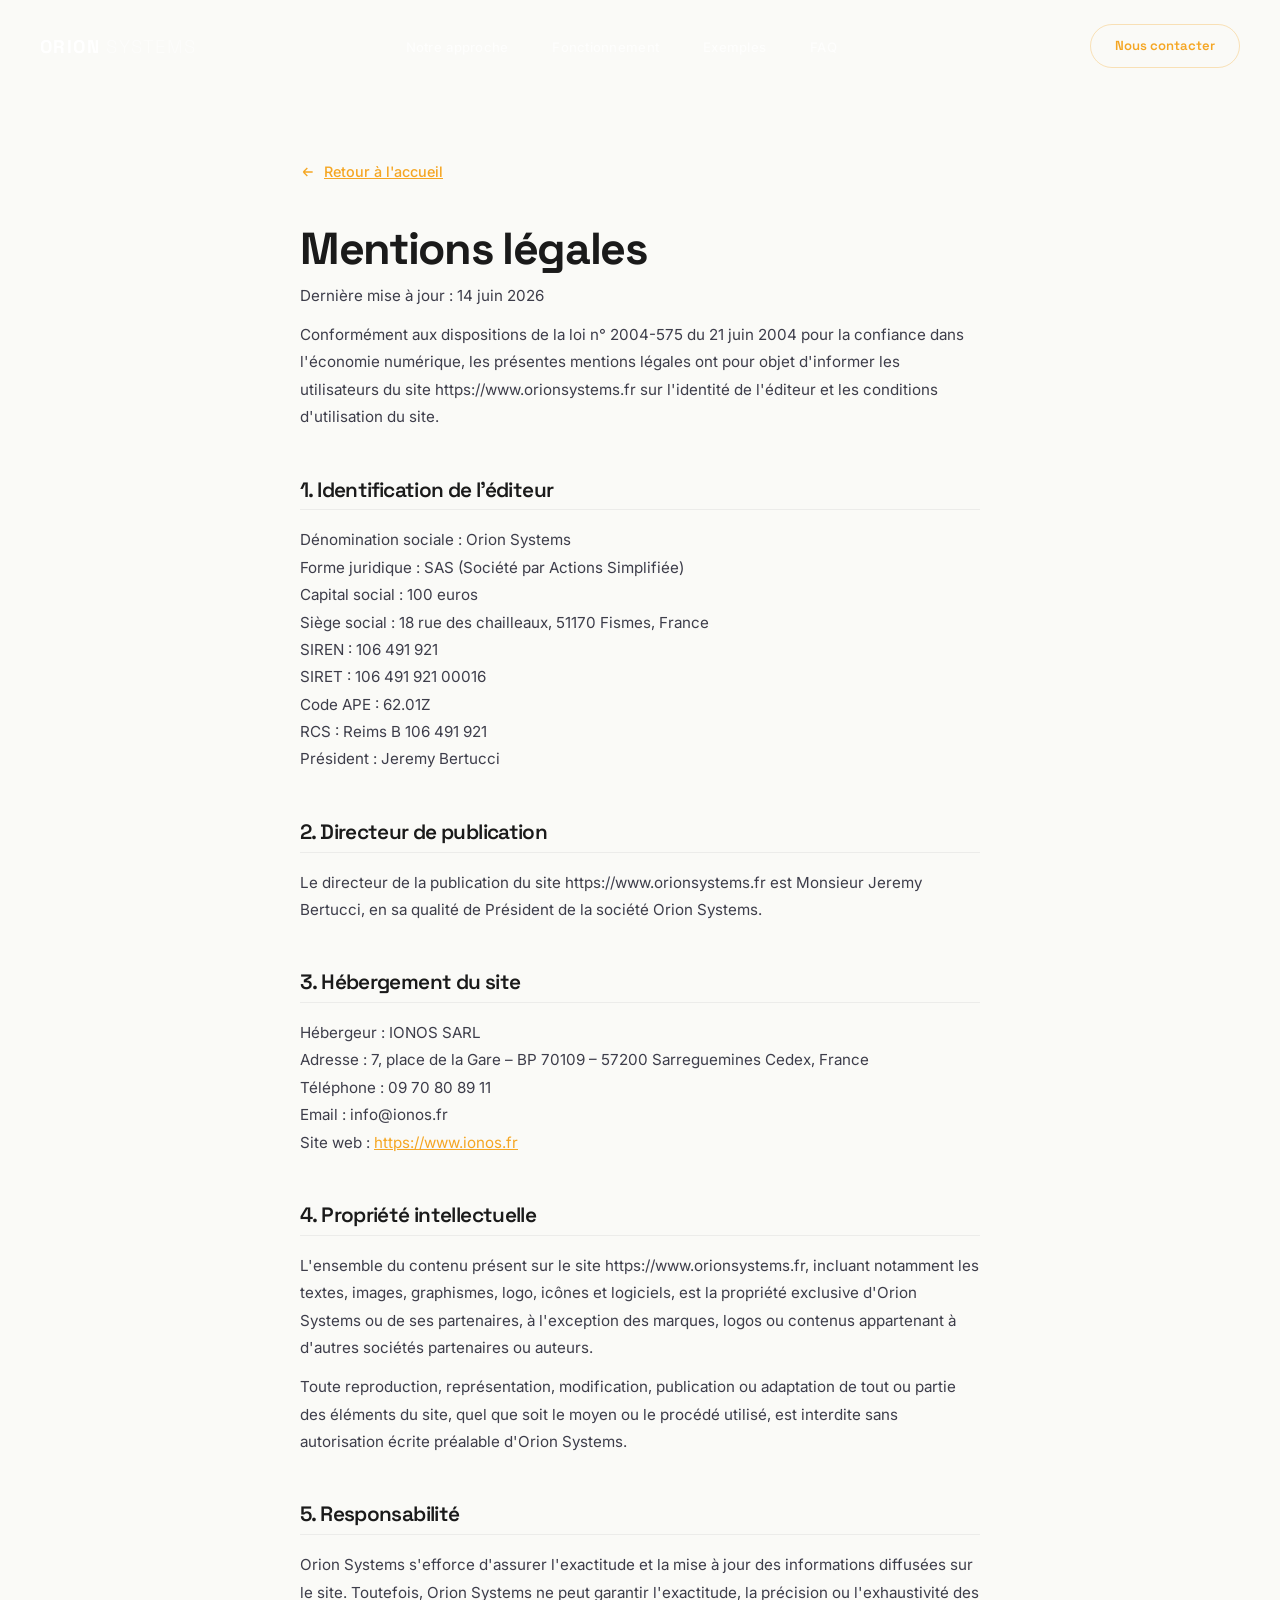
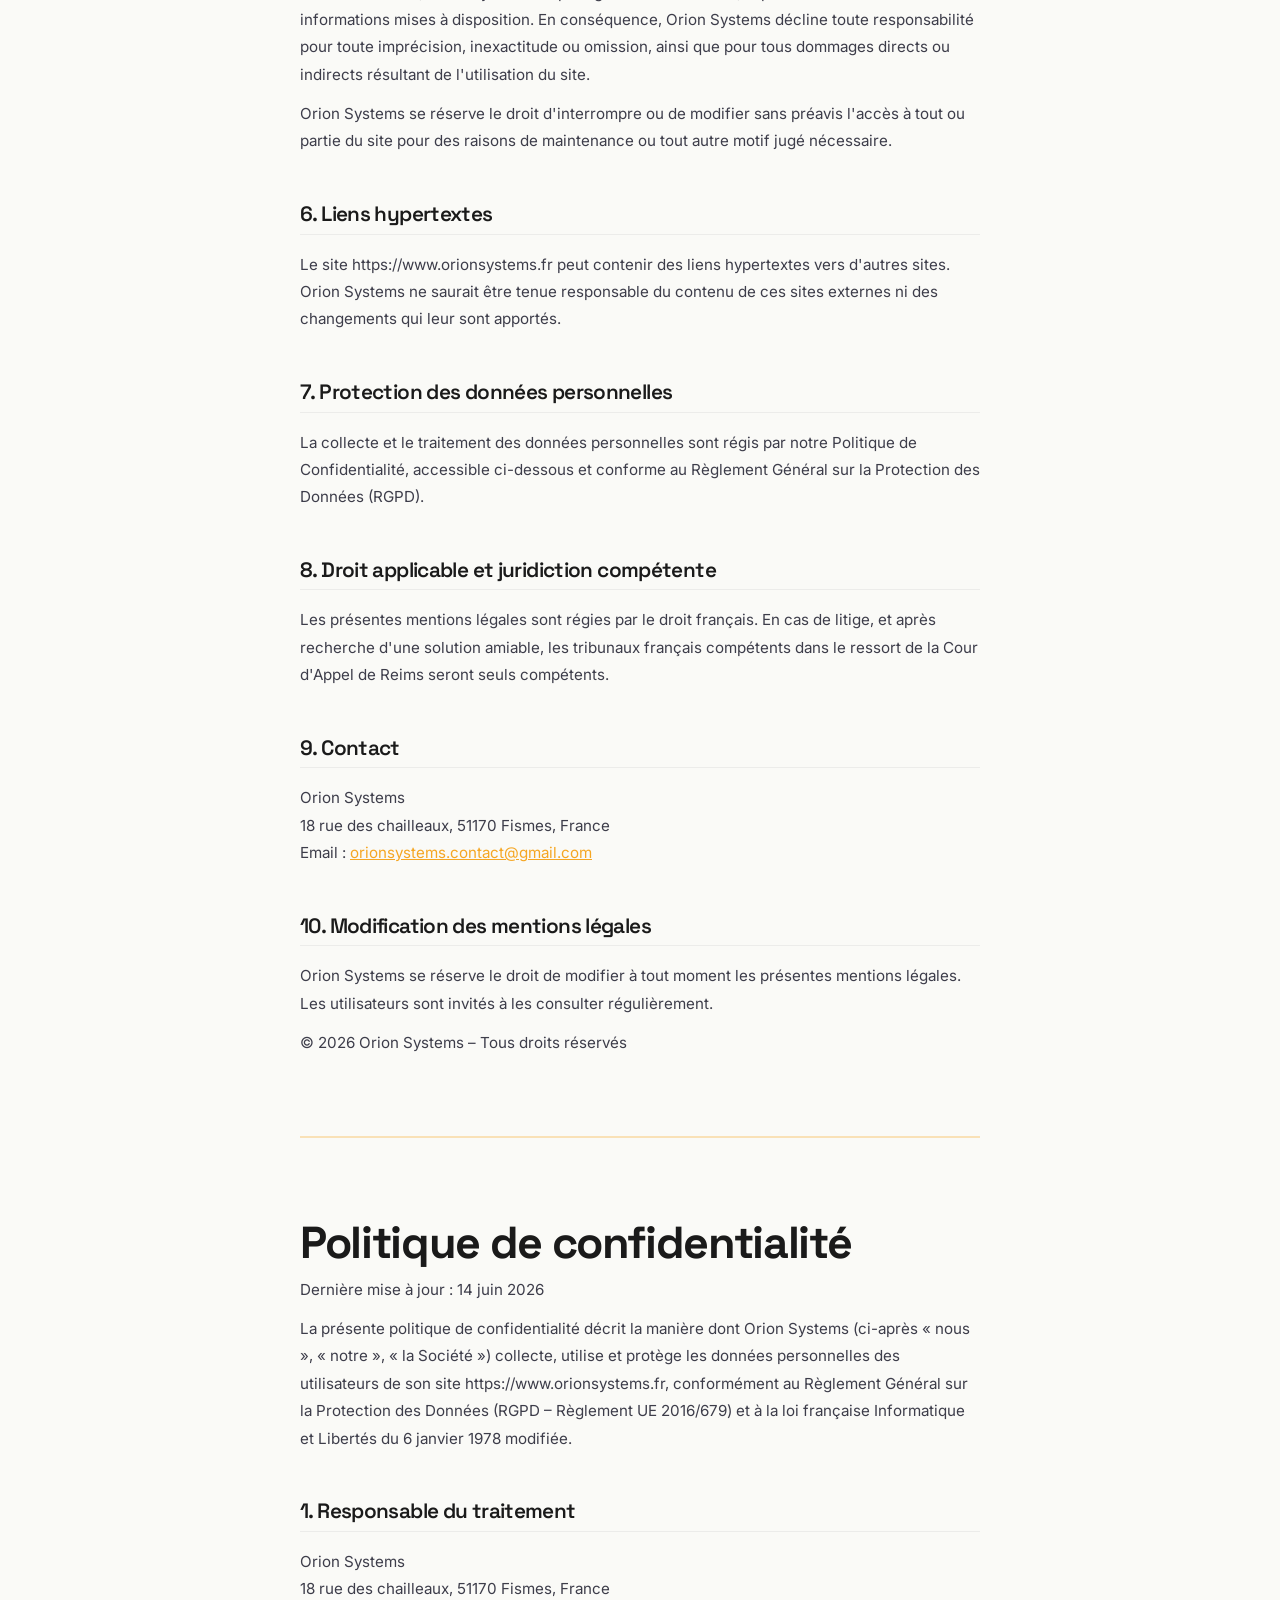
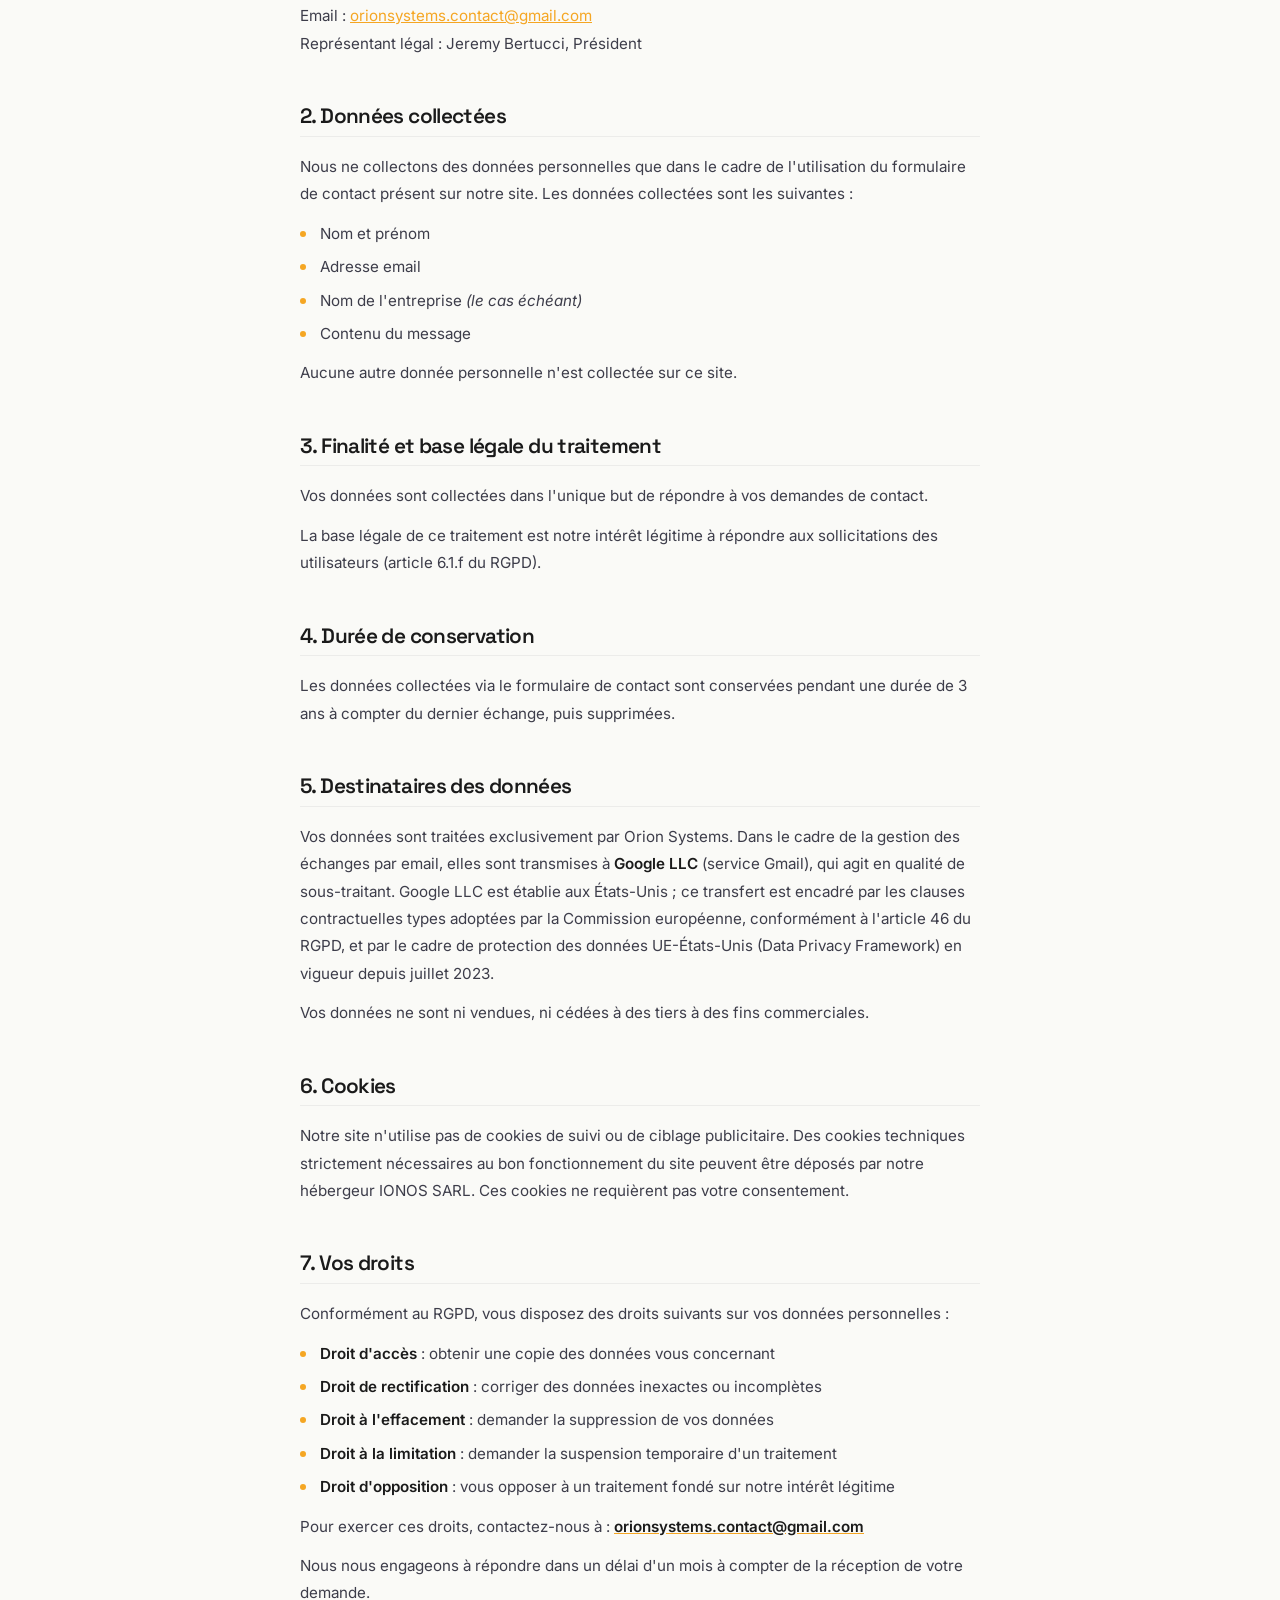
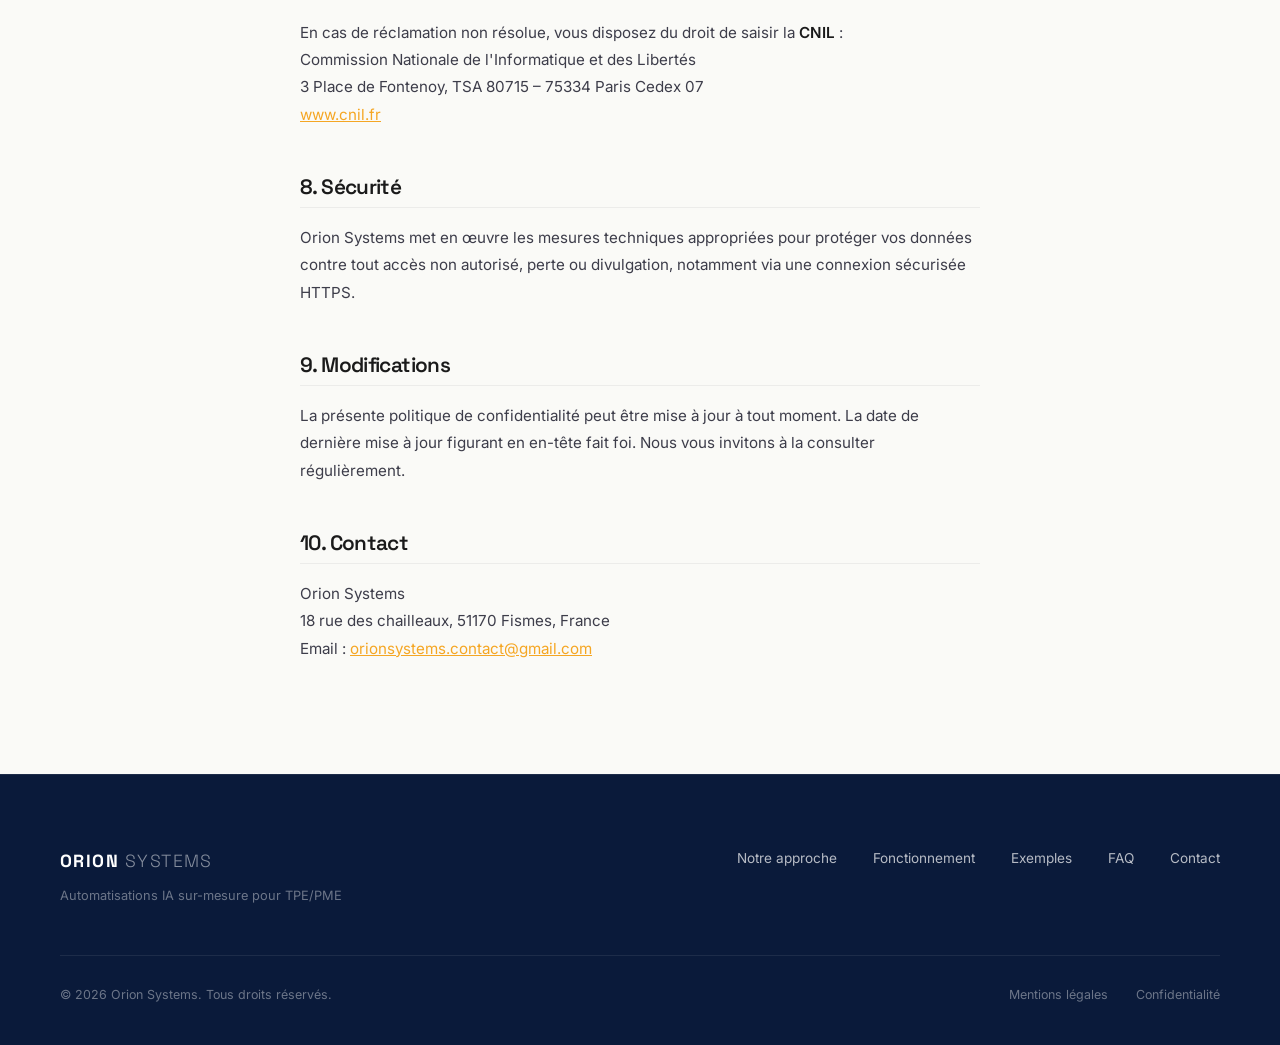
==== commit 42bfc6c4: "Mise à jour des mentions légales" ====
--- a/mentions-legales.html
+++ b/mentions-legales.html
@@ -48,10 +48,10 @@
                     Forme juridique : SAS (Société par Actions Simplifiée)<br>
                     Capital social : 100 euros<br>
                     Siège social : 18 rue des chailleaux, 51170 Fismes, France<br>
-                    SIREN : [À COMPLÉTER – Kbis]<br>
-                    SIRET : [À COMPLÉTER – Kbis]<br>
-                    Code APE : [À COMPLÉTER – Kbis]<br>
-                    RCS : Reims B [À COMPLÉTER – Kbis]<br>
+                    SIREN : 106 491 921<br>
+                    SIRET : 106 491 921 00016<br>
+                    Code APE : 62.01Z<br>
+                    RCS : Reims B 106 491 921<br>
                     Président : Jeremy Bertucci
                 </p>
 
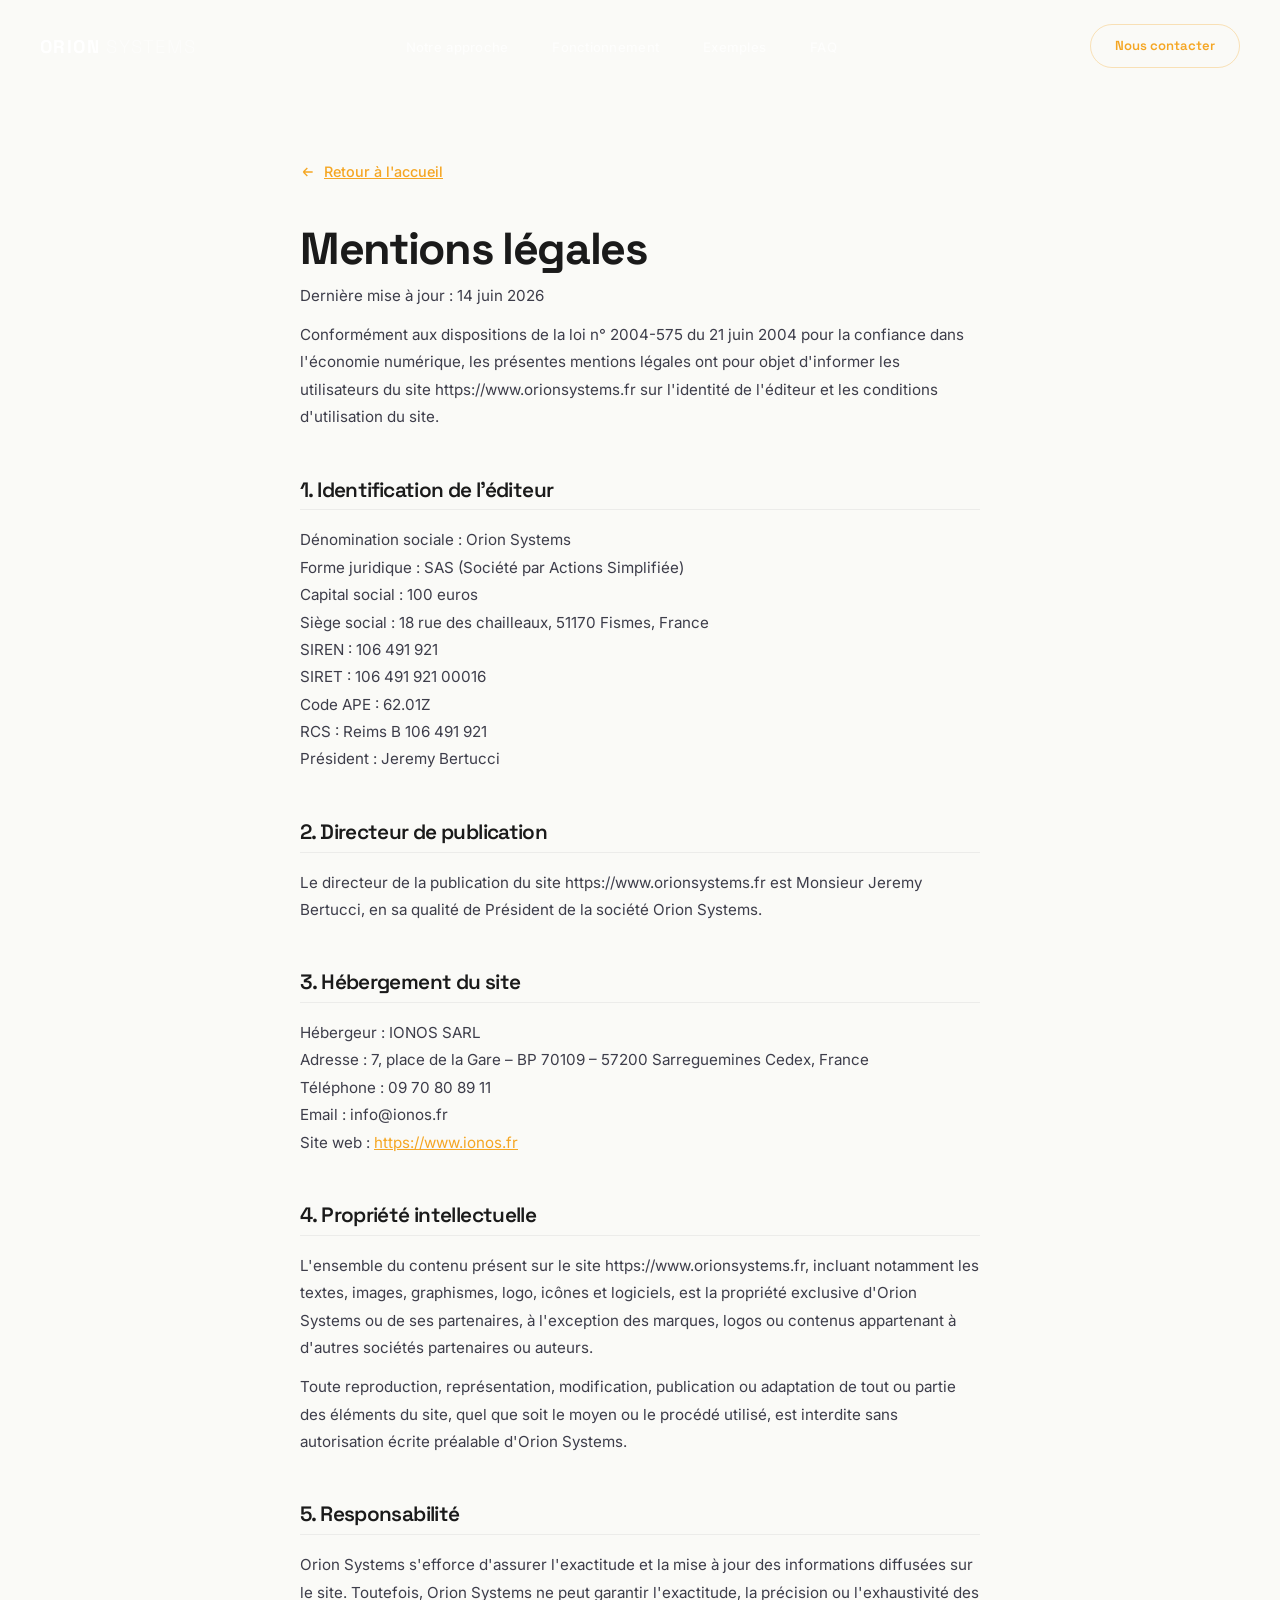
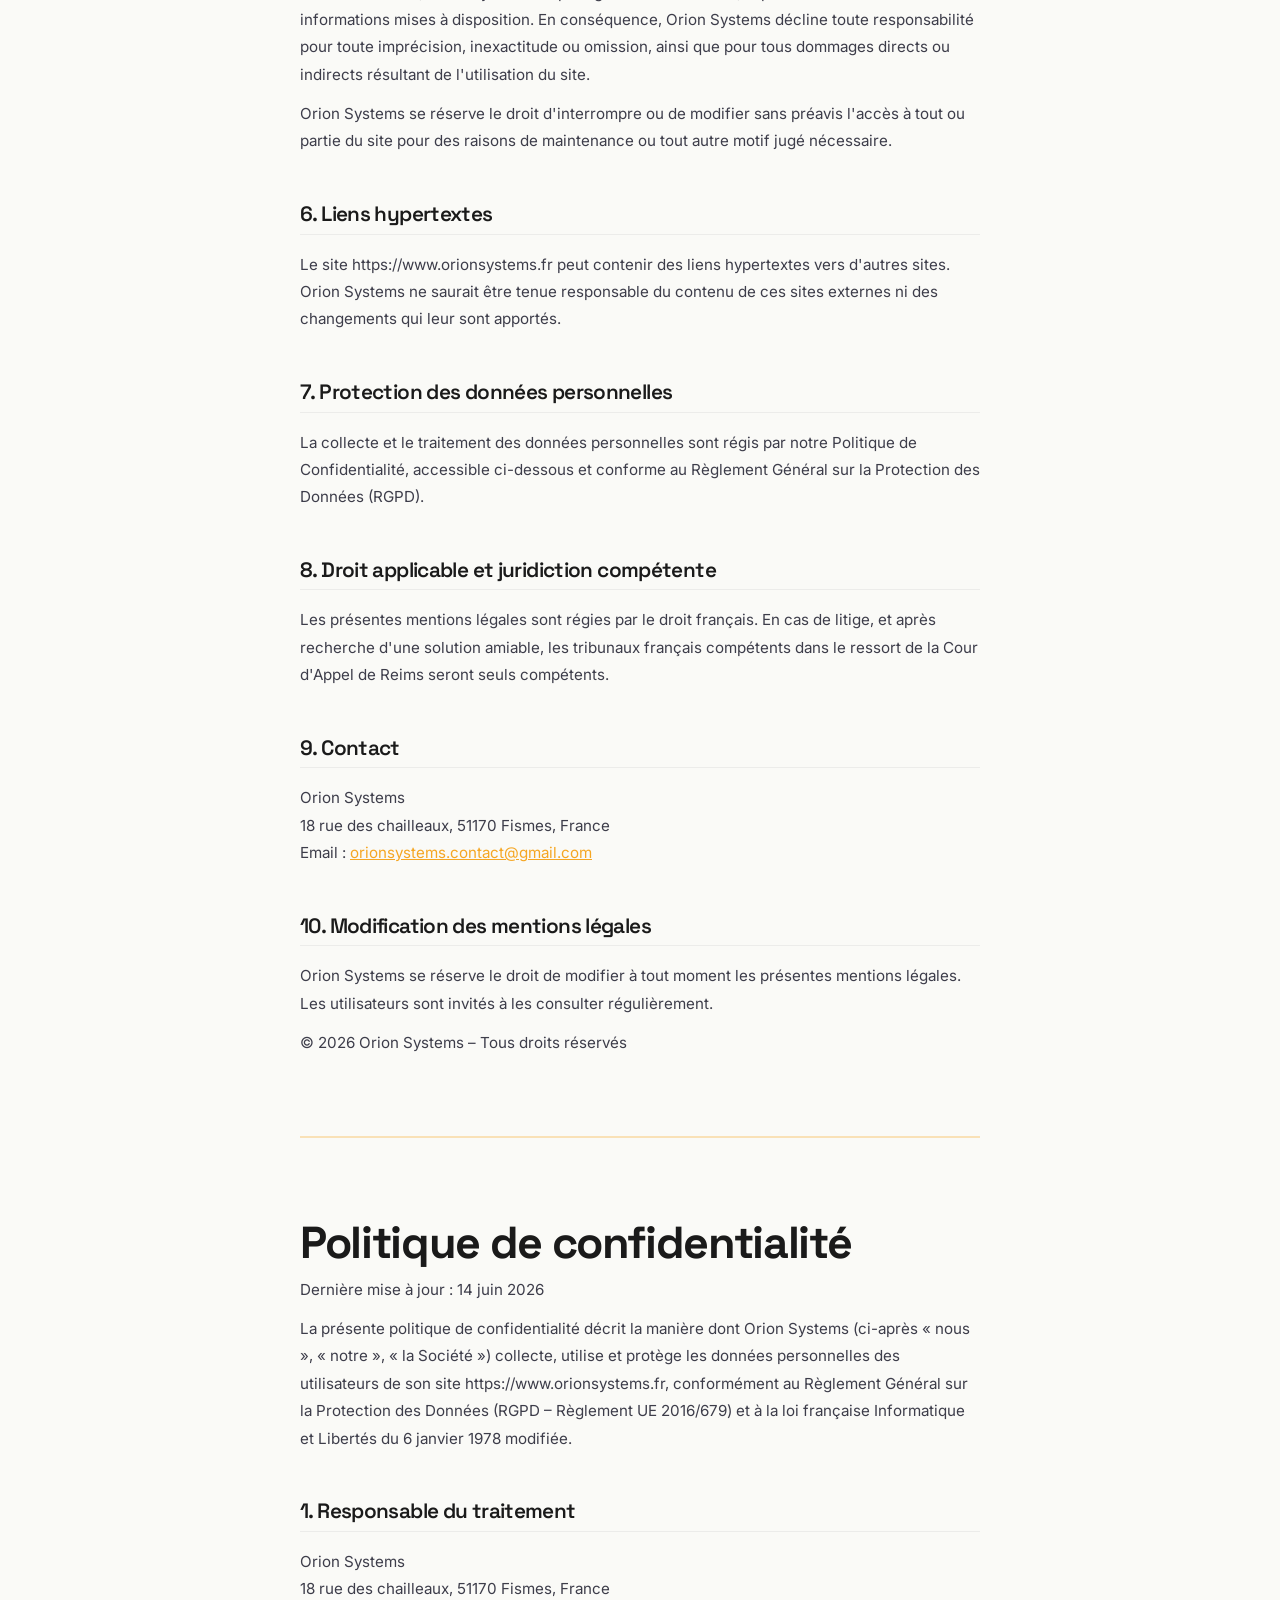
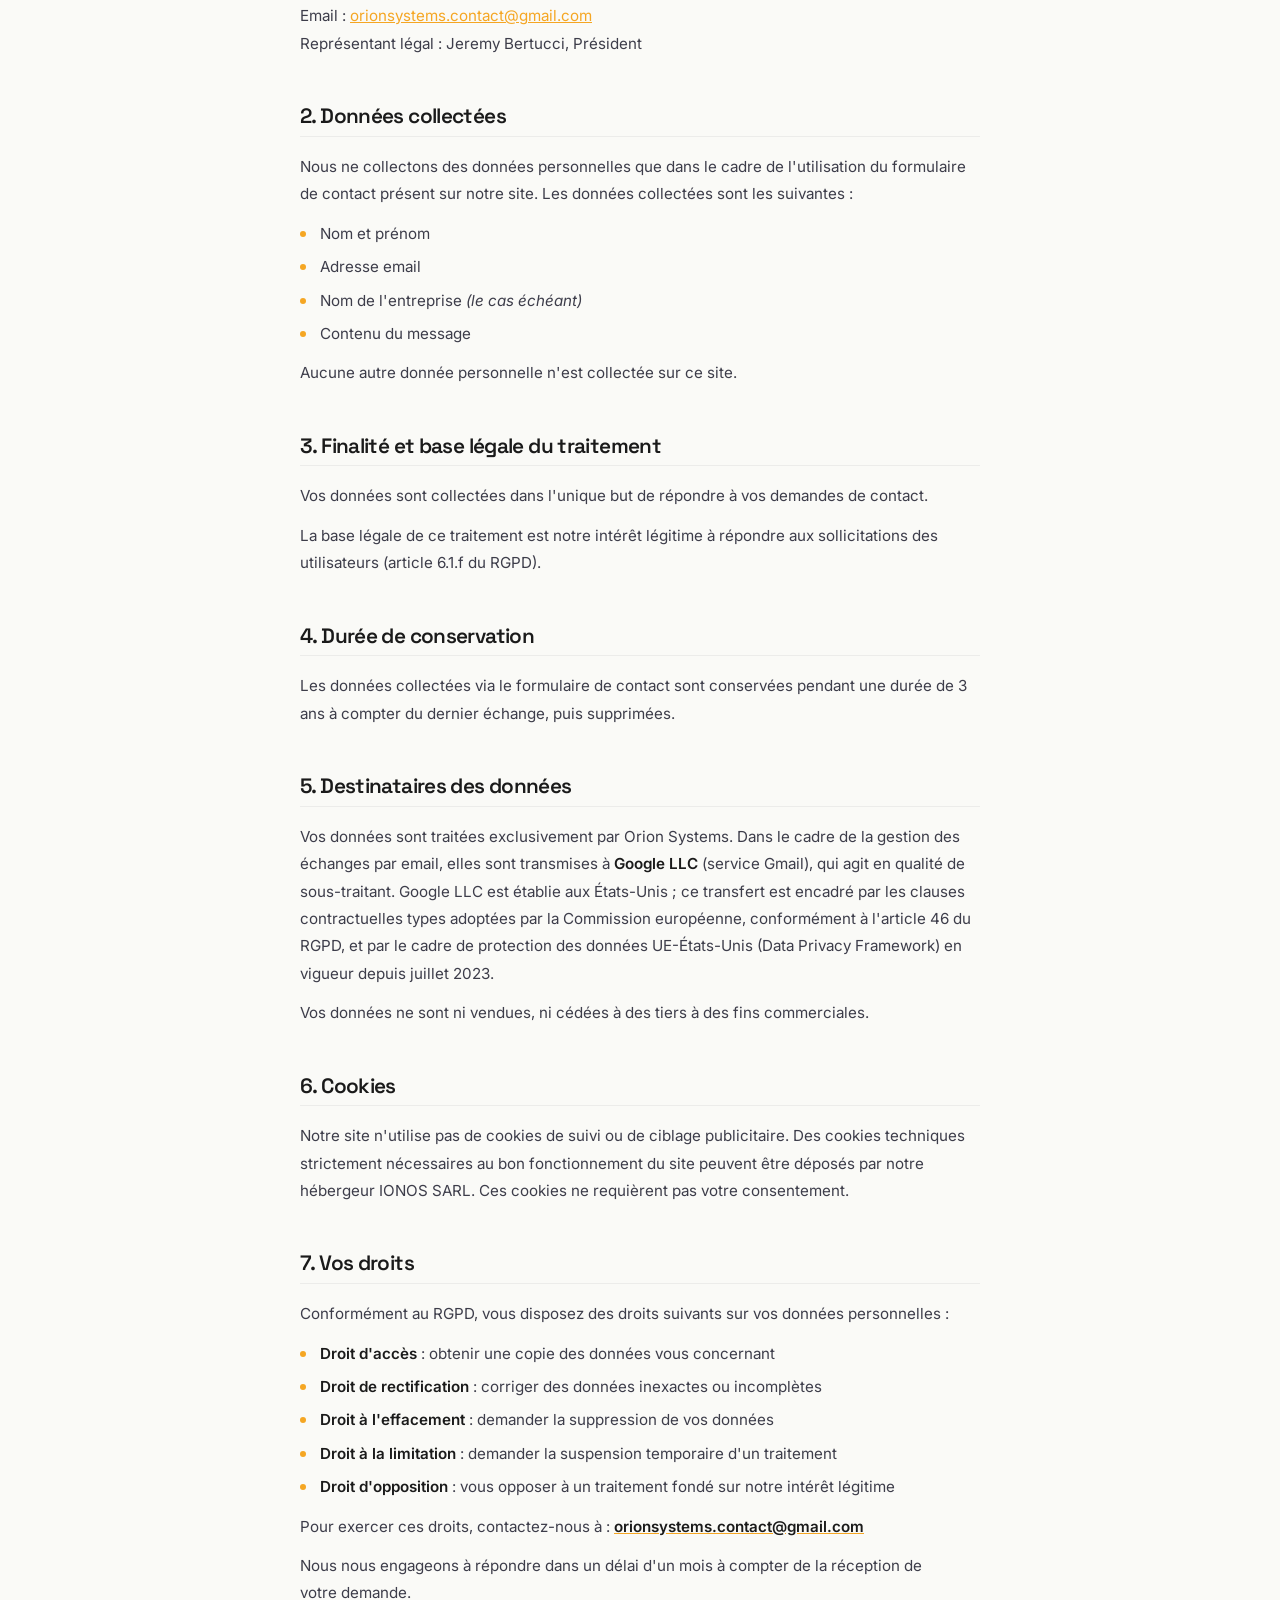
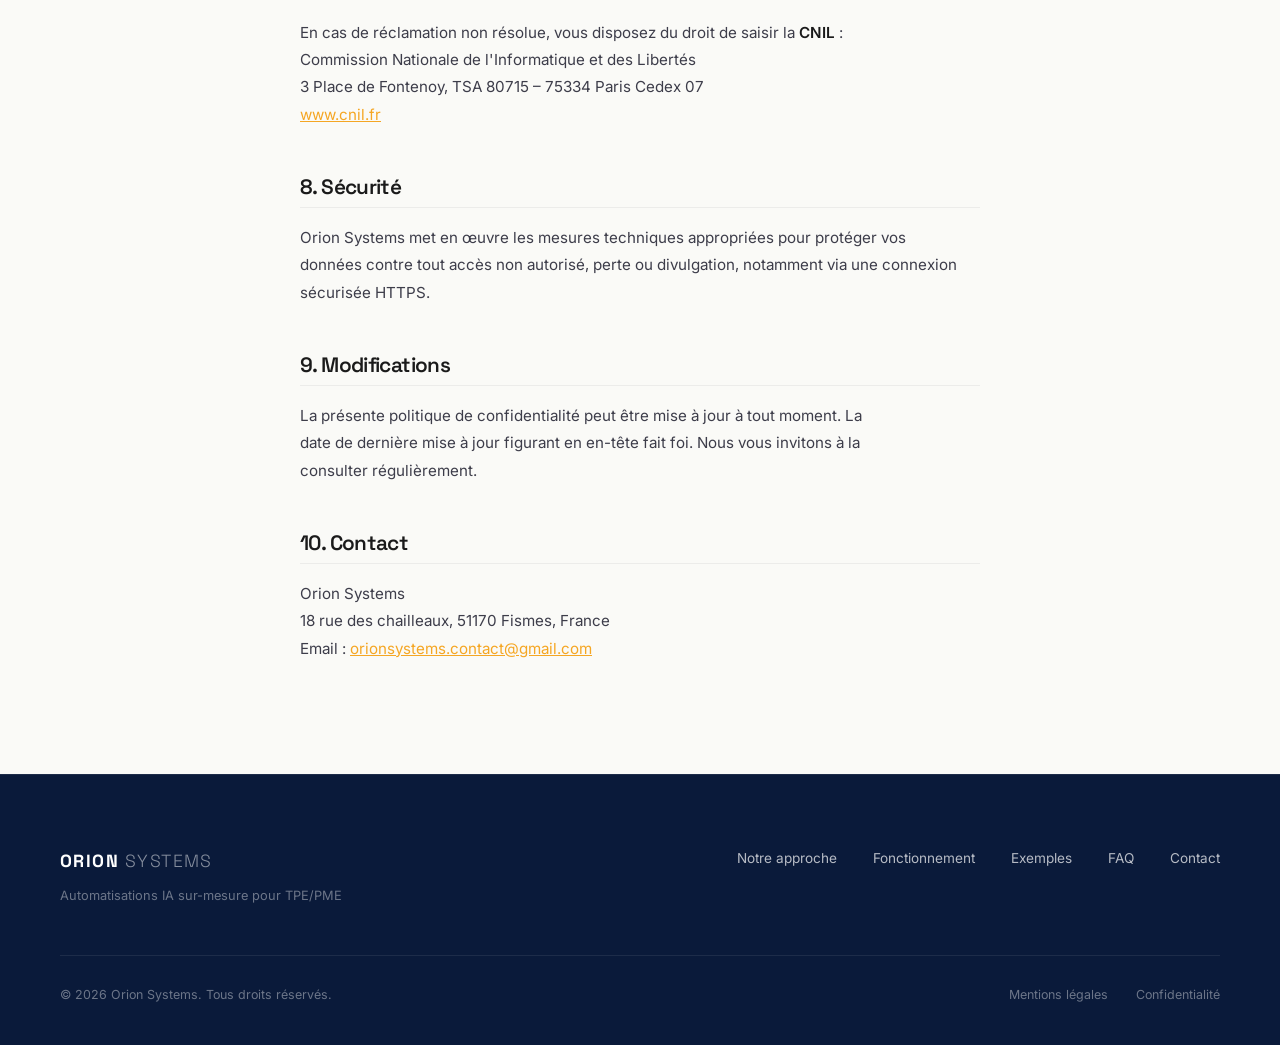
==== commit 9afe2d2e: "Favicon leger + polish (focus, motion reduite, survols cartes hors section process)" ====
--- a/mentions-legales.html
+++ b/mentions-legales.html
@@ -5,7 +5,8 @@
     <meta name="viewport" content="width=device-width, initial-scale=1.0">
     <title>Mentions légales & Politique de confidentialité - Orion Systems</title>
     <meta name="description" content="Mentions légales et politique de confidentialité du site Orion Systems.">
-    <link rel="icon" type="image/png" href="images/1060dfea-16ac-40fa-a84b-886052c9bbb0.png">
+    <link rel="icon" type="image/png" sizes="32x32" href="images/favicon-32.png">
+    <link rel="apple-touch-icon" href="images/apple-touch-icon.png">
     <link rel="preconnect" href="https://fonts.googleapis.com">
     <link rel="preconnect" href="https://fonts.gstatic.com" crossorigin>
     <link href="https://fonts.googleapis.com/css2?family=Space+Grotesk:wght@300;400;500;600;700&family=Inter:wght@300;400;500;600&display=swap" rel="stylesheet">
--- a/styles.css
+++ b/styles.css
@@ -1544,3 +1544,48 @@
     color: var(--text-body);
     line-height: 1.8;
 }
+
+
+/* ============================================================
+   PASSE DE POLISH — focus, etats, motion, equilibrage texte
+   (pas de hover sur la section process .flow / « diagnostic »)
+   ============================================================ */
+:root {
+    --shadow-sm: 0 2px 8px rgba(10,26,58,0.06);
+    --shadow-md: 0 8px 24px rgba(10,26,58,0.10);
+    --shadow-lg: 0 24px 60px rgba(10,26,58,0.16);
+}
+
+a:focus-visible, button:focus-visible, .btn:focus-visible, [tabindex]:focus-visible {
+    outline: 2px solid var(--gold); outline-offset: 3px; border-radius: 8px;
+}
+.form__input:focus-visible, select.form__input:focus-visible, textarea.form__input:focus-visible {
+    outline: none; border-color: var(--gold); box-shadow: 0 0 0 3px var(--gold-glow-strong);
+}
+
+.btn {
+    transition: transform .18s var(--ease-out), box-shadow .35s var(--ease),
+                background-color .35s var(--ease), color .35s var(--ease), border-color .35s var(--ease);
+}
+.btn:active { transform: translateY(1px) scale(0.985); }
+.btn--primary:hover, .btn--ghost:hover { transform: translateY(-2px); }
+.btn--ghost:hover { border-color: var(--gold); color: var(--gold); }
+
+/* Survol des cartes : exemples + contact uniquement (PAS la section diagnostic) */
+.case { transition: transform .35s var(--ease), box-shadow .35s var(--ease); }
+.case:hover { box-shadow: 0 30px 70px rgba(10,26,58,0.20); }
+.contact-info__card { transition: transform .35s var(--ease), box-shadow .35s var(--ease); }
+.contact-info__card:hover { transform: translateY(-6px); box-shadow: 0 30px 70px rgba(10,26,58,0.16); }
+
+h1, h2, h3, .section__title, .hero__title { text-wrap: balance; }
+p, .lead, .hero__text { text-wrap: pretty; }
+
+@media (prefers-reduced-motion: reduce) {
+    *, *::before, *::after {
+        animation-duration: 0.001ms !important; animation-iteration-count: 1 !important;
+        transition-duration: 0.01ms !important;
+    }
+    html { scroll-behavior: auto !important; }
+    .hero__orb, #particles, #particles * { animation: none !important; transform: none !important; }
+    .reveal-up { opacity: 1 !important; transform: none !important; }
+}
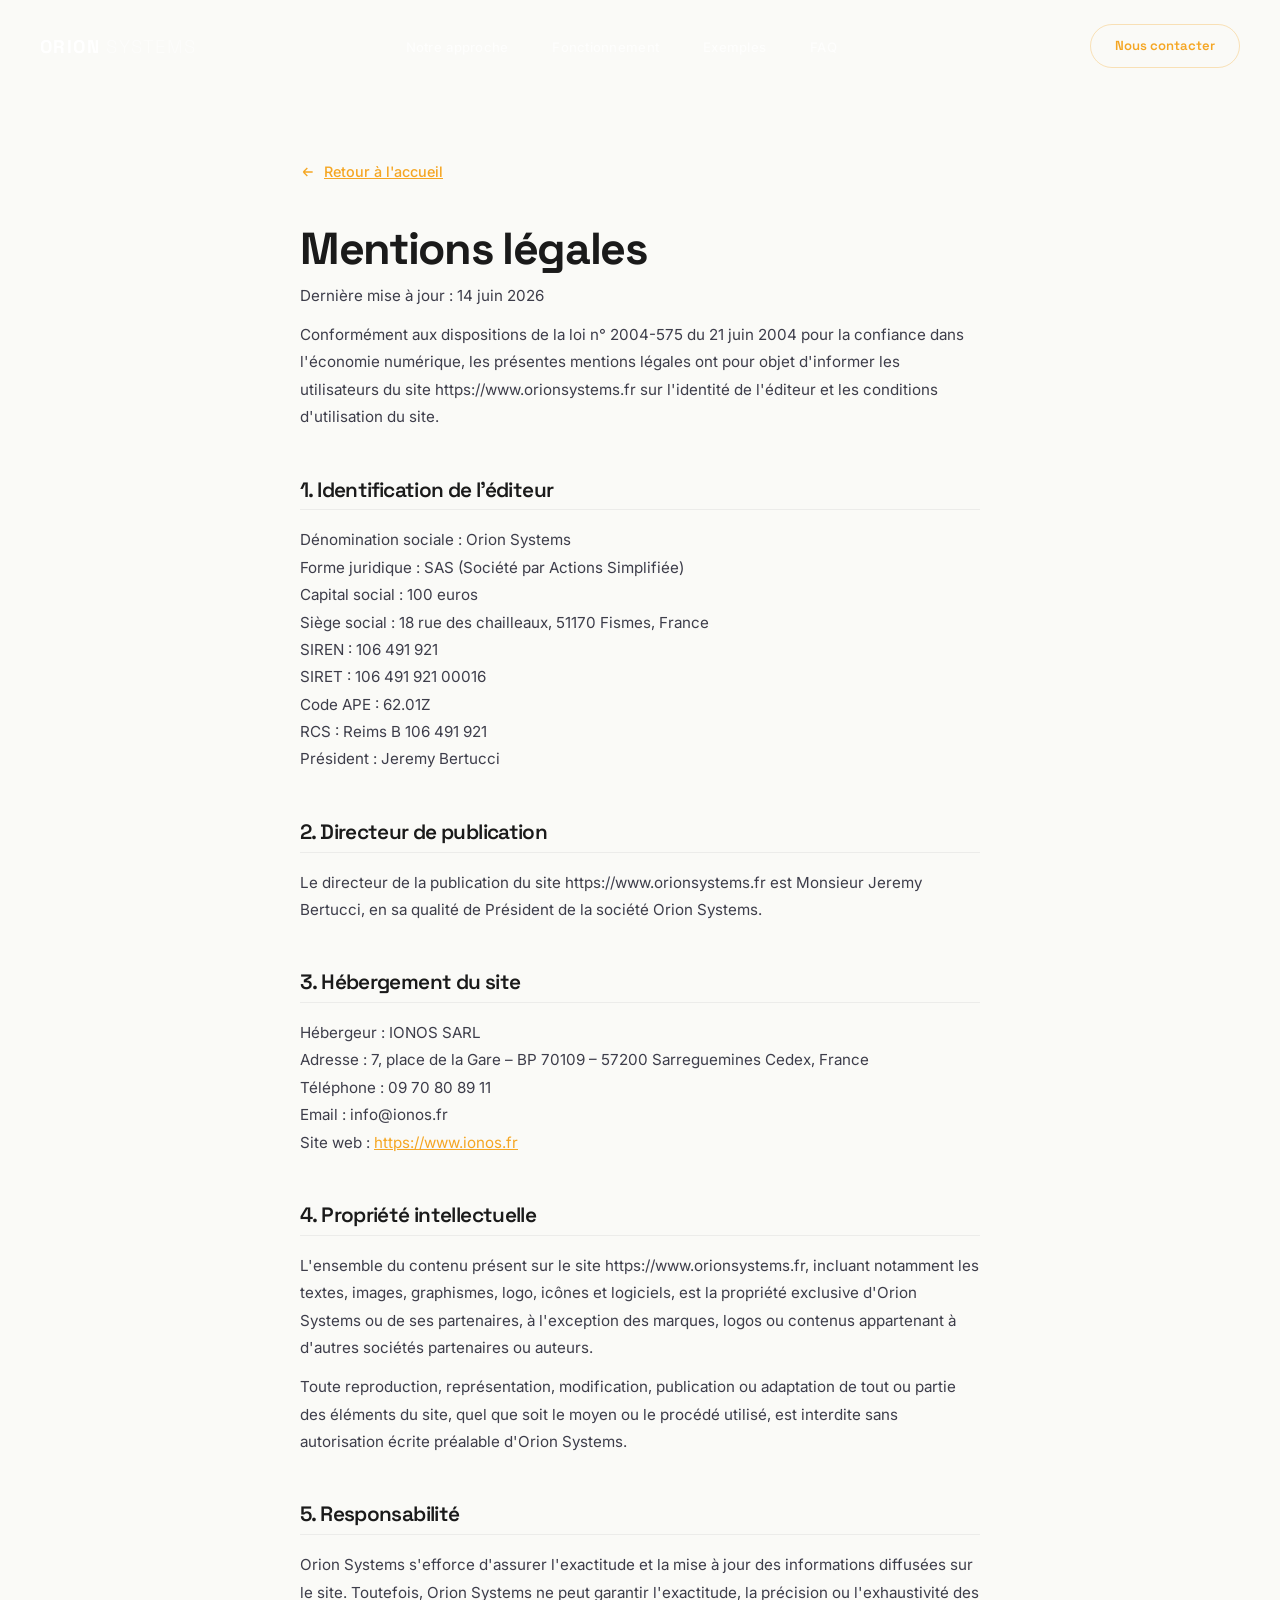
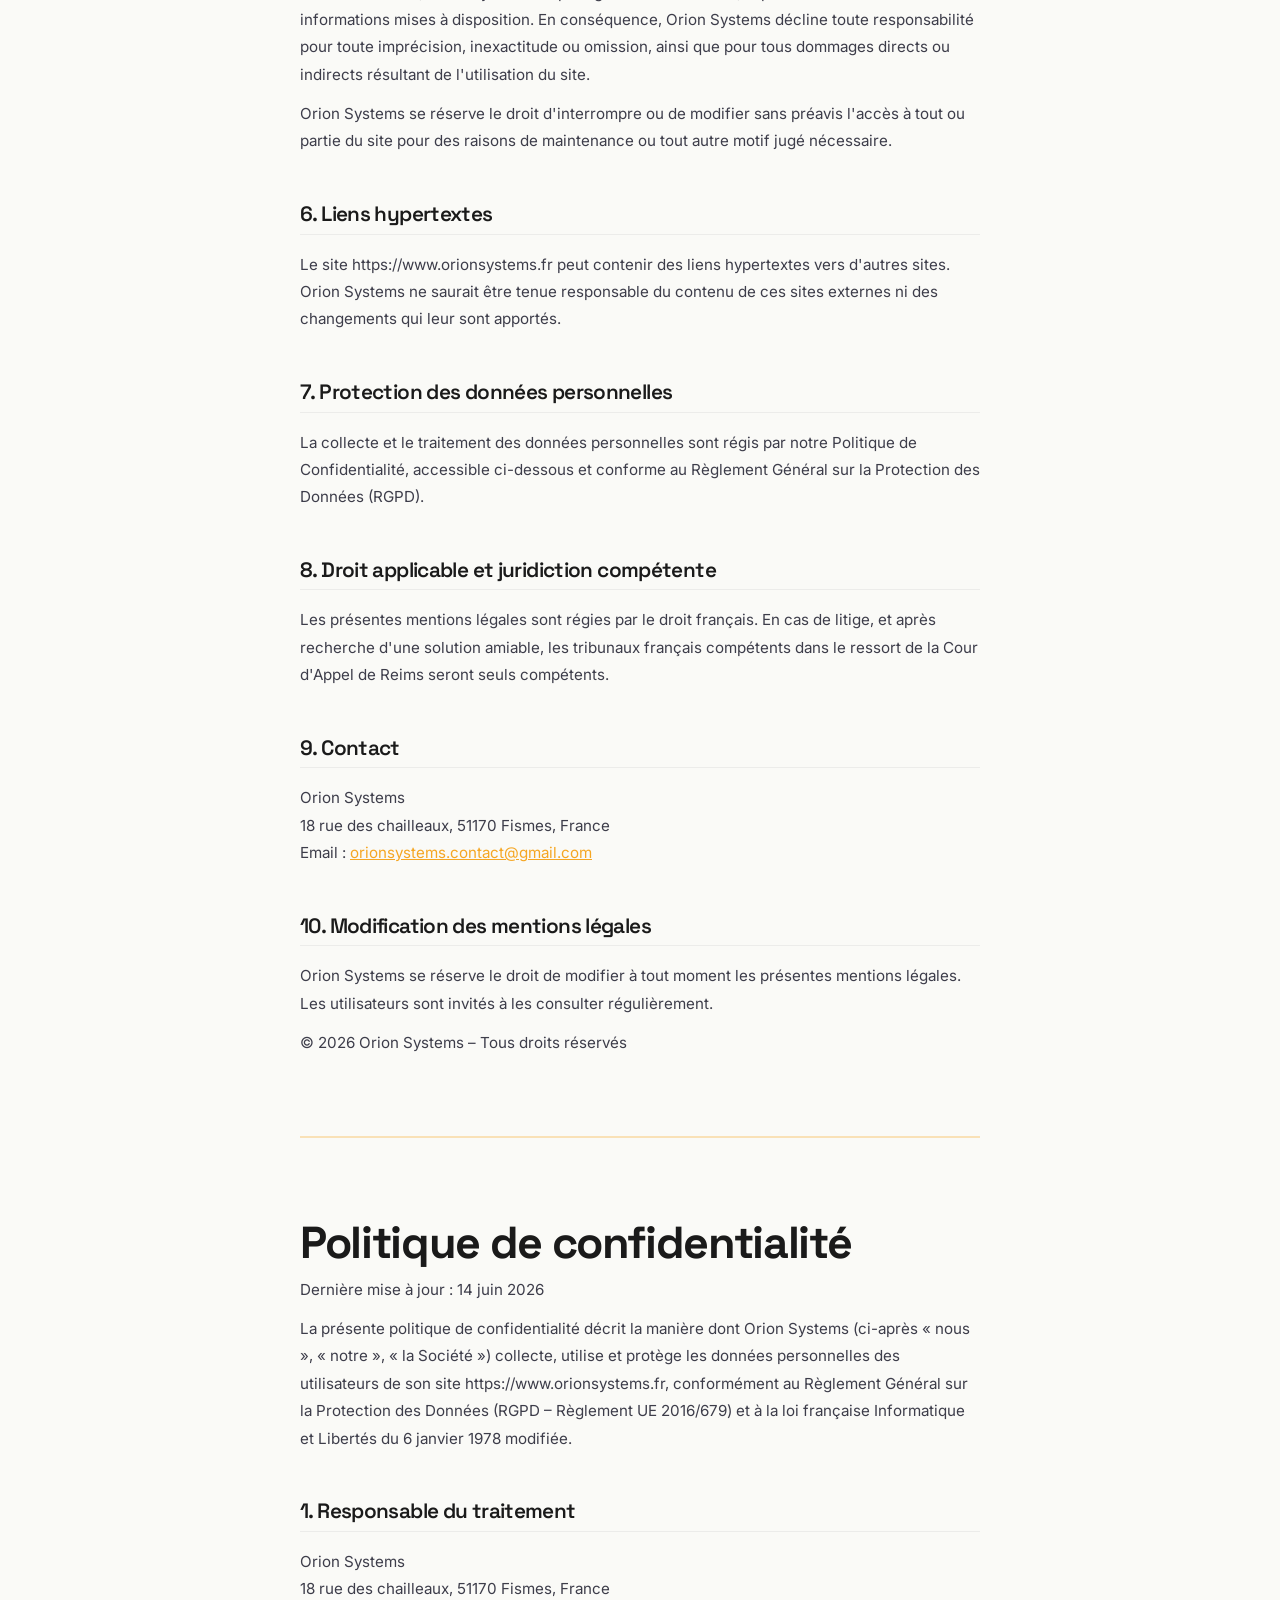
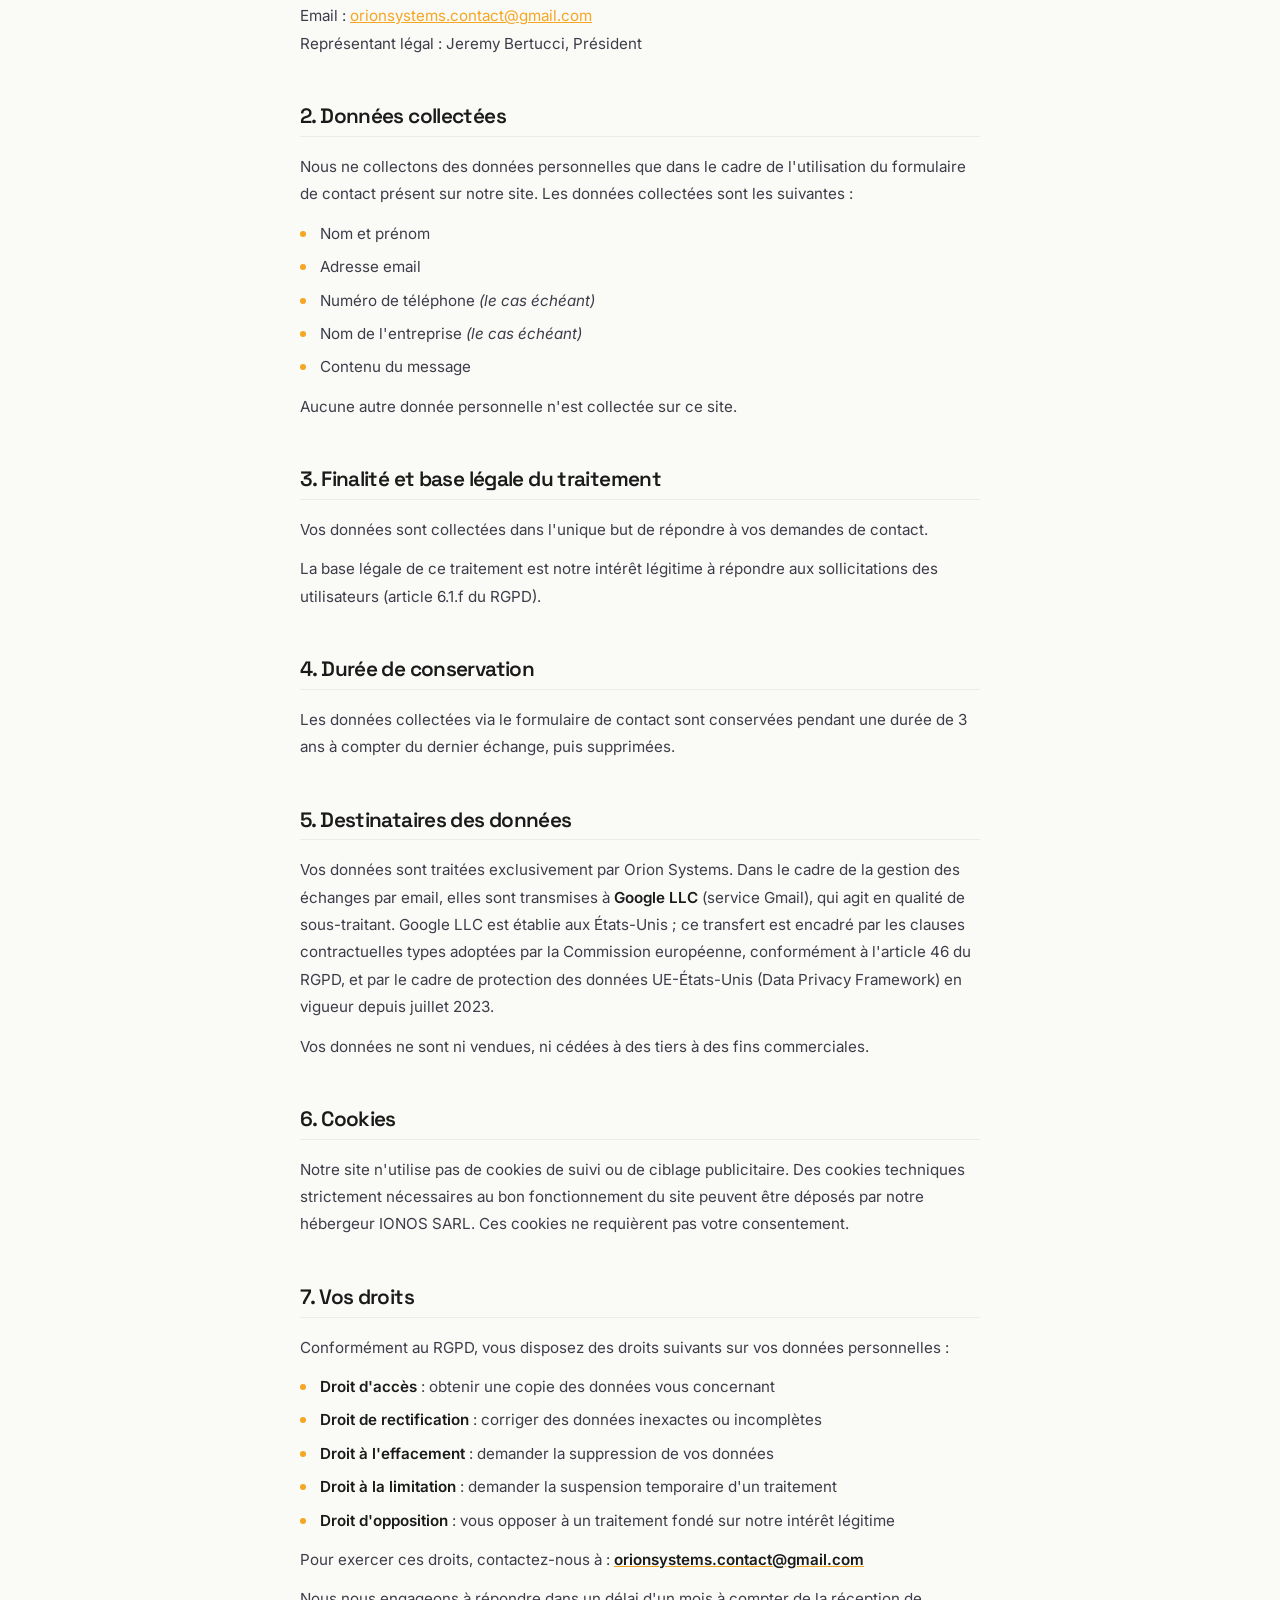
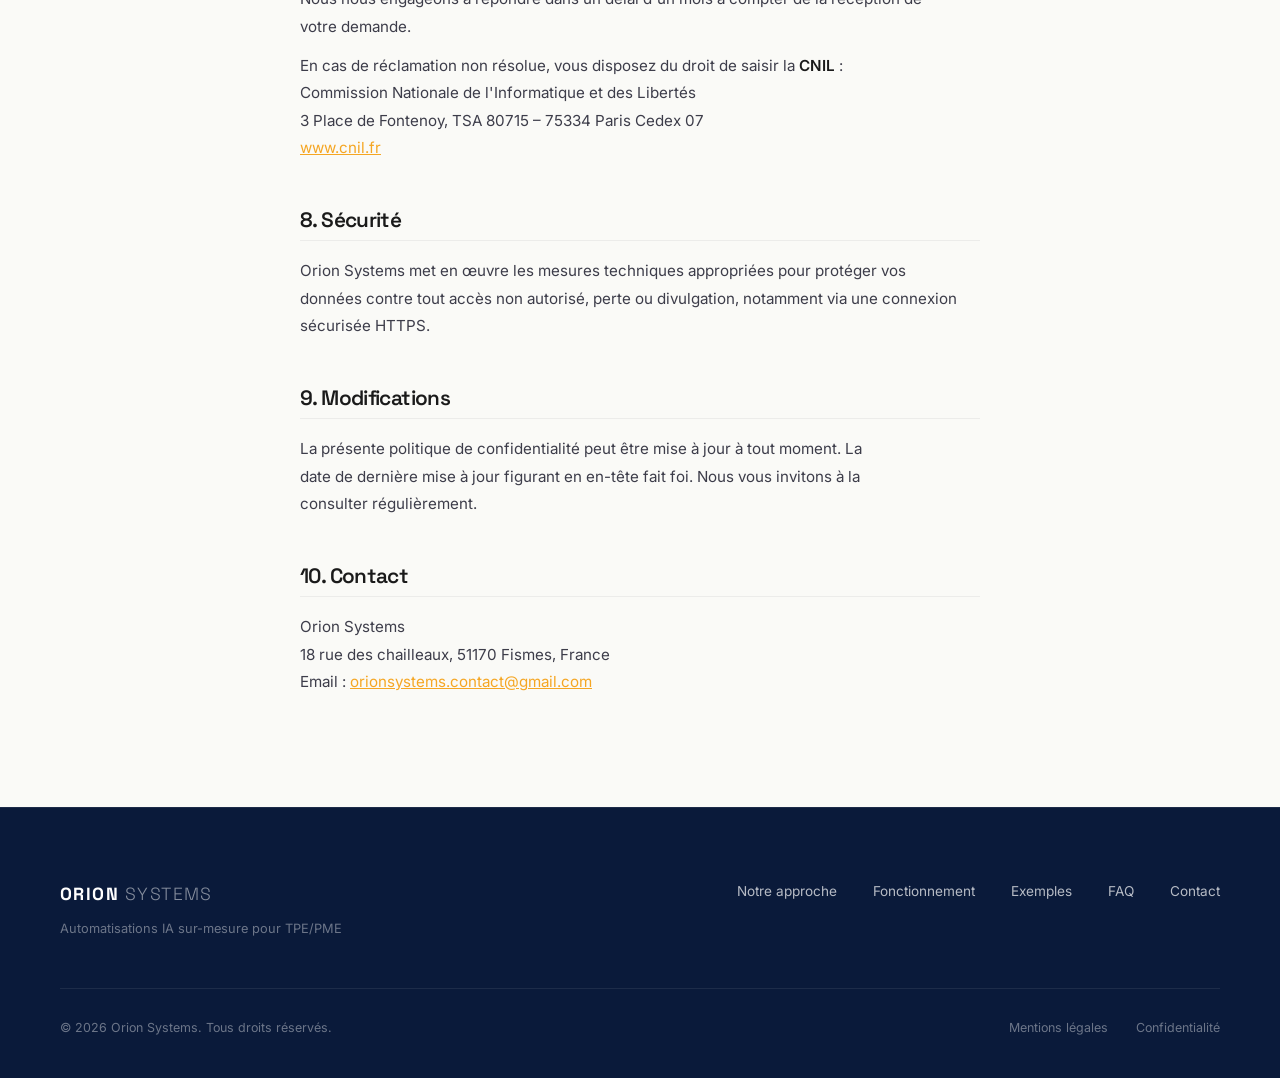
==== commit c3095d0b: "Mentions legales : ajout du numero de telephone aux donnees collectees" ====
--- a/mentions-legales.html
+++ b/mentions-legales.html
@@ -115,6 +115,7 @@
                 <ul>
                     <li>Nom et prénom</li>
                     <li>Adresse email</li>
+                    <li>Numéro de téléphone <em>(le cas échéant)</em></li>
                     <li>Nom de l'entreprise <em>(le cas échéant)</em></li>
                     <li>Contenu du message</li>
                 </ul>
--- a/styles.css
+++ b/styles.css
@@ -1589,3 +1589,8 @@
     .hero__orb, #particles, #particles * { animation: none !important; transform: none !important; }
     .reveal-up { opacity: 1 !important; transform: none !important; }
 }
+
+
+/* Aucun survol sur la section process « diagnostic » (.flow) : bordure figée */
+.flow__card:hover { border-color: rgba(255,255,255,0.07) !important; }
+.flow__step--lit .flow__card:hover { border-color: rgba(245,166,35,0.25) !important; }
